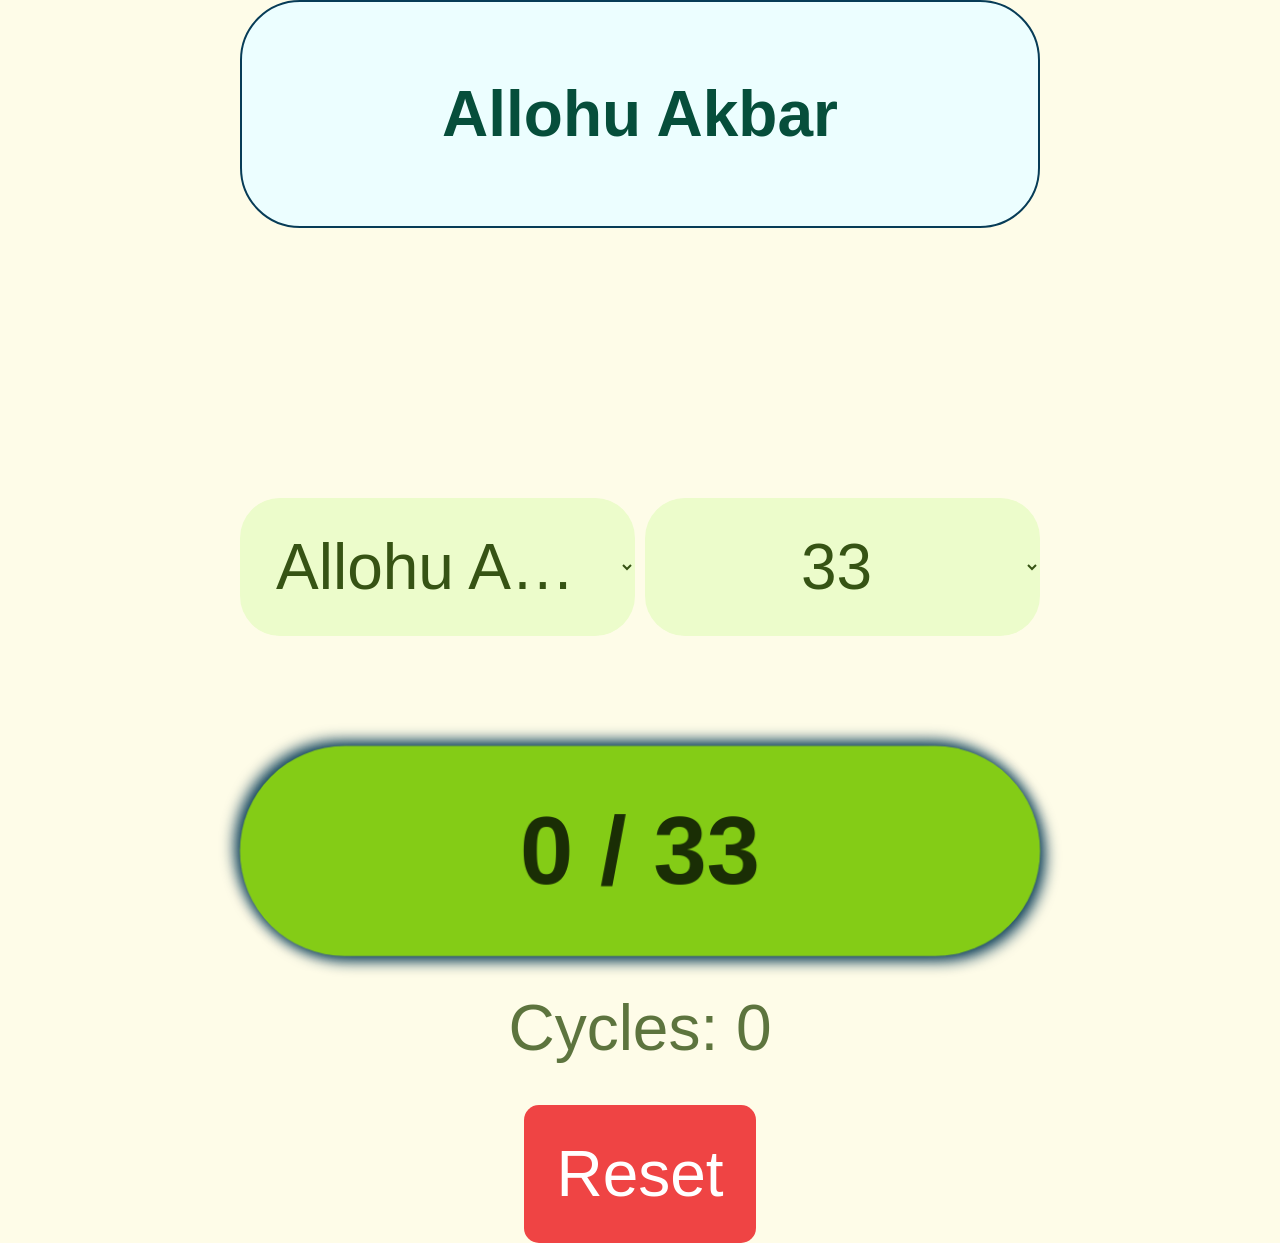
==== index.html @ 79e81e35 "Initial commit for Tasbeh 1.2" ====
<!DOCTYPE html>
<html lang="en">
<head>
  <meta charset="UTF-8">
  <meta name="viewport" content="width=device-width, initial-scale=0.45, maximum-scale=1.0, user-scalable=no">
  <link rel="icon" href="Tasbeh.ico">
  <link rel="manifest" href="manifest.json">
  <title>Tasbeh</title>
</head>
<body>
    
    <div class="container"> 
        <div id="zikrText"></div>
        <div class="row">
            <select id="zikrSelect"></select>

            <select id="limitSelect">
                <option value="11">11</option>
                <option value="33">33</option>
                <option value="99">99</option>
                <option value="1000">1000</option>
            </select>
        </div>

        <div id="counter" class="pulse" >
            0 / 33
        </div>

        <div class="cycles">
            Cycles: <span id="cycles">0</span>
        </div>

        <button id="reset">Reset</button>
    </div>

<style>
        /* Сброс */
    * {
        margin: 0;
        padding: 0;
        box-sizing: border-box;
        font-family: sans-serif;
        -webkit-tap-highlight-color: transparent;
    }

    /* Центрируем всё */
    body {
        display: flex;
        justify-content: center;
        align-items: center;
        height: 100vh;
        /* background:  #0ea5e9; синий*/
        background: #fefce8;
        color: #365314;
    }

    /* Контейнер */
    .container {
        width: 90%;
        max-width: 800px;
        text-align: center;
        display: flex;
        flex-direction: column;
        align-items: center;
        gap: 20px;
        margin: auto;
    }

    /* Выпадающие списки */
    select {
        max-width: 100%;
        white-space: nowrap;
        overflow: hidden;
        text-overflow: ellipsis;
        margin-bottom: 10px;
        border: none;
        font-size: 16px;
        background: #ecfccb;
        color: #365314;
        width: 100%;
        padding: 1.5em;       /* увеличен padding */
        font-size: 1.2em;     /* масштаб шрифта */
        border-radius: 40px;
        border: none;
        text-align: center;
    }

    #zikrText {
        width: 100%;
        padding: 1em;
        font-size: 1.2rem;
        line-height: 1.5;
        text-align: center;
        background: #ecfeff;
        color: #064e3b;
        border: 2px solid #073c57;
        border-radius: 60px;
        word-wrap: break-word;
        transition: opacity 0.3s ease, transform 0.3s ease;
    }

    .row {
        display: flex;
        gap: 10px; /* расстояние между ними */
    }

    .row select {
        flex: 1; /* оба занимают равную ширину */
    }

    /* Большая кнопка (счётчик) */
    #counter {
        margin-top: 20px;
        background: #84cc16;
        color: #1a2e05;
        box-shadow: 5px 5px 15px #073c57,
                -5px -5px 15px #073c57;
        cursor: pointer;
        transition: transform 0.15s ease;
        will-change: transform;
        width: 100%;
        padding: 3em 1em;      /* адаптивное увеличение */
        font-size: 2.5em;      /* крупный текст */
        border-radius: 25px;
        text-align: center;
        cursor: pointer;
        user-select: none;
        -webkit-user-select: none;
        outline: none;

        /* Основной вид */
        transition: transform 0.1s ease, box-shadow 0.1s ease;
    }

    /* эффект нажатия */
    #counter:active {
        transform: scale(0.98);
        box-shadow: inset 2px 2px 6px rgba(0,0,0,0.2);
    }

    #counter.pulse {
        animation: pulse 2s infinite;
    }

    @keyframes pulse {
        0% { transform: scale(1); }
        50% { transform: scale(1.02); }
        100% { transform: scale(1); }
    }

    /* Для фокуса (убираем синюю рамку полностью) */
    #counter:focus {
        outline: none;
    }

    /* Второй счётчик */
    .cycles {
        margin-top: 15px;
        font-size: 1.2em;
        opacity: 0.8;
    }

    div.cycles {
        margin-top: 15px;
    }

    /* Кнопка reset */
    button {
        margin-top: 20px;
        padding: 1.2em 2em;
        border: none;
        border-radius: 15px;
        background: #ef4444;
        color: white;
        font-size: 1.2em;
        cursor: pointer;
    }

    .fade-out {
        opacity: 0;
        transform: translateY(-5px);
    }

    .fade-in {
        opacity: 1;
        transform: translateY(0);
    }

    /* Универсальная адаптация под любой экран */
    @media (max-width: 1300px) {
        #counter {
            font-size: 6em;
            font-weight: bold;
            padding: 50px;
            border-radius: 105px;
        }

        #zikrText {
            margin-bottom: 250px;
            font-size: 4rem;
            line-height: 1.5;
            font-weight: bold;
        }

        .cycles {
            font-size: 4em;
        }

        .row {
            margin-bottom: 60px;
        }

        select, button {
            font-size: 4em;
            padding: 2rem;
            border: none;
        }
        select {
            display: inline-block;
            width: 50%;
        }
    }
    @media (min-width: 1500px) {
        #counter {
            width: 100%;
            height: 210px;
            padding: 1em 1em;
            font-size: 4.5em;
            border-radius: 105px;
        
        }
    }
</style>
<script >
  
    if ("serviceWorker" in navigator) {
      navigator.serviceWorker.register("sw.js");
    }

    let state = {
        count: 0,
        limit: 33,
        cycles: 0,
        index: 0
    };

    // === Загрузка состояния ===
    function loadState() {
        const saved = localStorage.getItem("tasbeh");
        if (saved) {
            state = JSON.parse(saved);
        }
    }

    // === Сохранение ===
    function saveState() {
        localStorage.setItem("tasbeh", JSON.stringify(state));
    }

    // === Звук перехода ===
    function playClick(frequency = 800, duration = 50) {
        const ctx = new (window.AudioContext || window.webkitAudioContext)();
        
        const oscillator = ctx.createOscillator();
        const gain = ctx.createGain();

        oscillator.connect(gain);
        gain.connect(ctx.destination);

        oscillator.frequency.value = frequency;
        oscillator.type = "sine";

        gain.gain.setValueAtTime(0.2, ctx.currentTime);
        gain.gain.exponentialRampToValueAtTime(0.001, ctx.currentTime + duration / 1000);

        oscillator.start();
        oscillator.stop(ctx.currentTime + duration / 1000);
    }

    // === UI ===
    const zikrSelect = document.getElementById("zikrSelect");
    const limitSelect = document.getElementById("limitSelect");
    const counter = document.getElementById("counter");
    const cyclesEl = document.getElementById("cycles");
    const zikrText = document.getElementById("zikrText");
    const zikrList = [
        { text: "Allohu Akbar" },
        { text: "Alhamdulillah" },
        { text: "Astag'firulloh" },
        { text: "SubhanAllah" },
        { text: "La ilaha illalloh" },
        { text: "Subhanallohi va bihamdihi subhanallohil aziym" },
        { text: "Astag'firullohil azim va atubu ilayh" },
        { text: "Allohumma solli a'la sayyidina Muhammad" },
        { text: "Solollohu alayka ya rasululloh" },
        { text: "Laa ilaha illallohu Muhammadur rasululloh" },
        { text: "Laa havla va laa quvvata illa billah" },
        { text: "1. Ya Alloh" },
        { text: "2. ar-Rohman" },
        { text: "3. ar-Rohiym" },
        { text: "4. al-Molik" },
        { text: "5. al-Quddus" },
        { text: "6. as-Salom" },
        { text: "7. al-Mu'min" },
        { text: "8. al-Muhaymin" },
        { text: "9. al-Aziyz" },
        { text: "10. al-Jabbor" },
        { text: "11. al-Mutakabbir" },
        { text: "12. al-Xoliq" },
        { text: "13. al-Bori'" },
        { text: "14. al-Musavvir" },
        { text: "15. al-G'affor" },
        { text: "16. al-Qahhor" },
        { text: "17. al-Vahhob" },
        { text: "18. ar-Razzoq" },
        { text: "19. al-Fattoh" },
        { text: "20. al-Aliym" },
        { text: "21. al-Qobiz" },
        { text: "22. al-Bosit" },
        { text: "23. al-Xofiz" },
        { text: "24. ar-Rofi'" },
        { text: "25. al-Mu'izz" },
        { text: "26. al-Muzill" },
        { text: "27. as-Samiy'" },
        { text: "28. al-Basiyr" },
        { text: "29. al-Hakam" },
        { text: "30. al-Adl" },
        { text: "31. al-Latiyf" },
        { text: "32. al-Xabiyr" },
        { text: "33. al-Haliym" },
        { text: "34. al-Aziym" },
        { text: "35. al-G'afur" },
        { text: "36. ash-Shakur" },
        { text: "37. al-Aliy" },
        { text: "38. al-Kabiyr" },
        { text: "39. al-Hafiyz" },
        { text: "40. al-Muqiyt" },
        { text: "41. al-Hasiyb" },
        { text: "42. al-Jaliyl" },
        { text: "43. al-Kariym" },
        { text: "44. al-Raqiyb" },
        { text: "45. al-Mujiyb" },
        { text: "46. al-Vosi'" },
        { text: "47. al-Hakyim" },
        { text: "48. al-Vadud" },
        { text: "49. al-Majiyd" },
        { text: "50. al-Bo'is" },
        { text: "51. ash-Shadiyd" },
        { text: "52. al-Haqq" },
        { text: "53. al-Vakiyl" },
        { text: "54. al-Qoviyy" },
        { text: "55. al-Matiyn" },
        { text: "56. al-Valiyy" },
        { text: "57. al-Hamiyd" },
        { text: "58. al-Muhsiy" },
        { text: "59. al-Mubdi'" },
        { text: "60. al-Mu'iyd" },
        { text: "61. al-Muhyi" },
        { text: "62. al-Mumiyt" },
        { text: "63. al-Hayy" },
        { text: "64. al-Qoyyum" },
        { text: "65. al-Vojid" },
        { text: "66. al-Mojid" },
        { text: "67. al-Vojid (al-Ahad)" },
        { text: "68. as-Somad" },
        { text: "69. al-Qodir" },
        { text: "70. al-Muqtadir" },
        { text: "71. al-Muqaddim" },
        { text: "72. al-Muaxxir" },
        { text: "73. al-Avval" },
        { text: "74. al-Oxir" },
        { text: "75. az-Zohir" },
        { text: "76. al-Botin" },
        { text: "77. al-Voliy" },
        { text: "78. al-Mutaoliy" },
        { text: "79. al-Barr" },
        { text: "80. at-Tavvob" },
        { text: "81. al-Muntaqim" },
        { text: "82. al-Afuvv" },
        { text: "83. ar-Ra'uf" },
        { text: "84. Molikul Mulk" },
        { text: "85. Zul Zaloli val Ikrom" },
        { text: "86. al-Muqsit" },
        { text: "87. al-Jome'" },
        { text: "88. al-G'aniyy" },
        { text: "89. al-Mug'niy" },
        { text: "90. al-Mone'" },
        { text: "91. Az-Zorr" },
        { text: "92. an-Nofi'" },
        { text: "93. an-Nur" },
        { text: "94. al-Hodiy" },
        { text: "95. al-Badiy'" },
        { text: "96. al-Boqiy" },
        { text: "97. al-Voris" },
        { text: "98. ar-Rashiyd" },
        { text: "99. as-Sabur" }
    ];

    // Заполняем список
    zikrList.forEach((z, i) => {
        const opt = document.createElement("option");
        opt.value = i;
        opt.textContent = z.text;
        zikrSelect.appendChild(opt);
    });

    // Обновление UI
    function updateUI() {
        zikrSelect.value = state.index;
        limitSelect.value = state.limit;
        counter.textContent = `${state.count} / ${state.limit}`;
        cyclesEl.textContent = state.cycles;
        zikrText.textContent = zikrList[state.index].full || zikrList[state.index].text;
        if (state.count === 0) {
                counter.classList.add("pulse");
            } else {
                counter.classList.remove("pulse");
            }
    }

    // Обновление анимации большого счётчика
    function updateZikrTextAnimated() {
        const el = document.getElementById("zikrText");

        // исчезает
        el.classList.add("fade-out");

        setTimeout(() => {
            // меняем текст
            el.textContent = zikrList[state.index].full || zikrList[state.index].text;

            // убираем fade-out, добавляем fade-in
            el.classList.remove("fade-out");
            el.classList.add("fade-in");

            setTimeout(() => {
                el.classList.remove("fade-in");
            }, 300);

        }, 300);
    }


    // === ЛОГИКА ===
    counter.addEventListener("click", () => {
        state.count++;

        if (state.count === 1) {
            counter.classList.remove("pulse");
        }

        if (state.count >= state.limit) {
            state.count = 0;
            state.cycles++;
            state.index = (state.index + 1) % zikrList.length;
            playClick(1000, 100);
            updateZikrTextAnimated();
            // Анимация возвращается в начале каждого цикла
            counter.classList.add("pulse");
        }

        updateUI();
        saveState();
    });

    // Смена zikr
    zikrSelect.addEventListener("change", (e) => {
        state.index = +e.target.value;
        saveState();
        updateUI();
    });

    // Смена лимита
    limitSelect.addEventListener("change", (e) => {
        state.limit = +e.target.value;
        saveState();
        updateUI();
    });

    // reset
    document.getElementById("reset").addEventListener("click", () => {
        state = { count: 0, limit: 33, cycles: 0, index: 0 };

        counter.classList.add("pulse"); // Возвращает анимацию

        saveState();
        updateUI();
    });

   
    
    // Запуск
    loadState();
    updateUI();
</script>
</body>
</html>
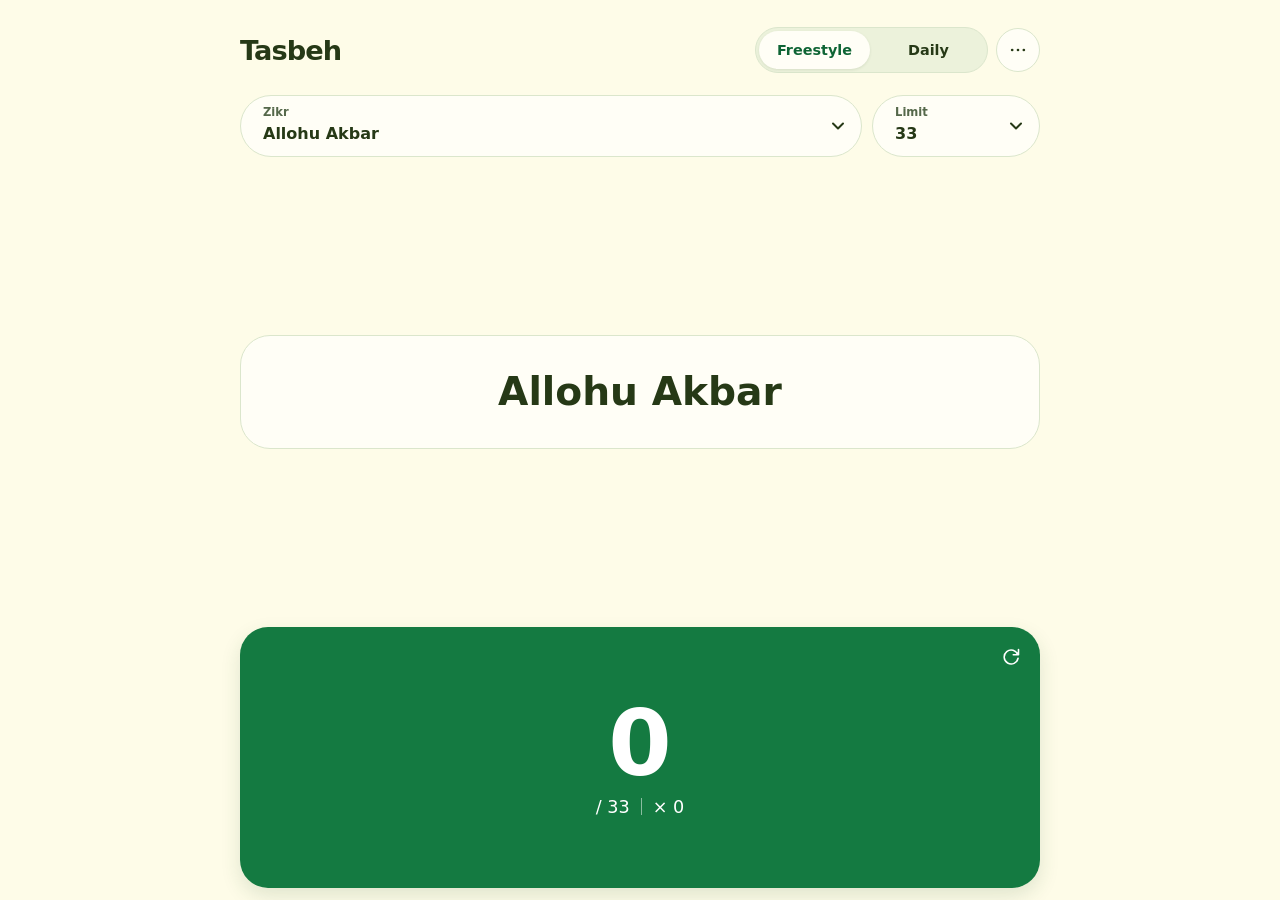
==== commit f9d42809: "Add Daily zikr, offline support, and a refreshed Tasbeh interface" ====
--- a/index.html
+++ b/index.html
@@ -2,496 +2,356 @@
 <html lang="en">
 <head>
   <meta charset="UTF-8">
-  <meta name="viewport" content="width=device-width, initial-scale=0.45, maximum-scale=1.0, user-scalable=no">
+  <meta name="viewport" content="width=device-width, initial-scale=1">
+  <meta name="theme-color" content="#4CAF50">
   <link rel="icon" href="Tasbeh.ico">
   <link rel="manifest" href="manifest.json">
+  <!-- The startup screen must paint while the stylesheet and scripts are still downloading. -->
+  <style>
+    #startupLoader { display: none; }
+    .app-loading { background: #fefce8; }
+    .app-loading[data-theme="dark"] { background: #15231a; }
+    .app-loading body > :not(#startupLoader) { visibility: hidden; }
+    .app-loading #startupLoader {
+      --loader-accent: #147a41;
+      --loader-shine: #fffef6;
+      --loader-delay: 450ms;
+      position: fixed;
+      inset: 0;
+      display: grid;
+      place-content: center;
+      justify-items: center;
+      gap: 9px;
+      color: var(--loader-accent);
+      font: 750 2rem/1.1 system-ui, sans-serif;
+      letter-spacing: -.035em;
+      visibility: hidden;
+      animation: startup-reveal 0s var(--loader-delay) forwards;
+    }
+    .app-loading[data-theme="dark"] #startupLoader {
+      --loader-accent: #a9e5b6;
+      --loader-shine: #e6f0df;
+    }
+    #startupLoader span {
+      background: linear-gradient(110deg, var(--loader-accent) 32%, var(--loader-shine) 48%, var(--loader-accent) 64%) 100% / 250% 100%;
+      background-clip: text;
+      -webkit-text-fill-color: transparent;
+      animation: startup-shimmer 2.2s var(--loader-delay) ease-in-out infinite;
+    }
+    #startupLoader::after {
+      content: "";
+      width: 25px;
+      height: 4px;
+      border-radius: 999px;
+      background: currentColor;
+      animation: startup-breathe 2.2s var(--loader-delay) ease-in-out infinite;
+    }
+    @keyframes startup-reveal { to { visibility: visible; } }
+    @keyframes startup-shimmer {
+      0%, 15% { background-position: 100% 50%; }
+      75%, 100% { background-position: 0% 50%; }
+    }
+    @keyframes startup-breathe {
+      0%, 100% { transform: scaleX(.7); opacity: .55; }
+      50% { transform: scaleX(1.5); opacity: 1; }
+    }
+    @media (prefers-reduced-motion: reduce) {
+      #startupLoader span, #startupLoader::after { animation: none; }
+    }
+  </style>
+  <script>
+    (() => {
+      const root = document.documentElement;
+      root.classList.add("app-loading");
+      try {
+        if (JSON.parse(localStorage.getItem("tasbeh.prefs"))?.theme === "dark") {
+          root.dataset.theme = "dark";
+        }
+      } catch {
+        // The default light palette also works without access to preferences.
+      }
+
+      let stylesReady = false;
+      let scriptsReady = false;
+
+      function finishStartup() {
+        if (!stylesReady || !scriptsReady) return;
+        root.classList.remove("app-loading");
+        document.dispatchEvent(new Event("tasbeh:ready"));
+      }
+
+      function onStylesSettled(event) {
+        if (event.target.id !== "appStyles") return;
+        document.removeEventListener("load", onStylesSettled, true);
+        document.removeEventListener("error", onStylesSettled, true);
+        event.target.media = "all";
+        stylesReady = true;
+        finishStartup();
+      }
+
+      document.addEventListener("load", onStylesSettled, true);
+      document.addEventListener("error", onStylesSettled, true);
+      document.addEventListener("DOMContentLoaded", () => {
+        scriptsReady = true;
+        finishStartup();
+      }, { once: true });
+    })();
+  </script>
+  <link id="appStyles" rel="stylesheet" href="style.css" media="print">
+  <noscript><link rel="stylesheet" href="style.css"></noscript>
+  <script src="zikr.js" defer></script>
+  <script src="translations.js" defer></script>
+  <script src="main.js" defer></script>
   <title>Tasbeh</title>
 </head>
 <body>
-    
-    <div class="container"> 
-        <div id="zikrText"></div>
-        <div class="row">
-            <select id="zikrSelect"></select>
-
-            <select id="limitSelect">
-                <option value="11">11</option>
-                <option value="33">33</option>
-                <option value="99">99</option>
-                <option value="1000">1000</option>
-            </select>
+  <div id="startupLoader" role="status"><span>Tasbeh</span></div>
+  <main class="app">
+    <header class="app-header">
+      <h1>Tasbeh</h1>
+      <div class="header-actions">
+        <div class="mode-switch segmented" role="group" aria-label="Counting mode" data-i18n-label="countingMode">
+          <button id="freestyleMode" type="button" aria-pressed="true" data-i18n="freestyle">Freestyle</button>
+          <button id="dailyMode" type="button" aria-pressed="false" data-i18n="daily">Daily</button>
         </div>
-
-        <div id="counter" class="pulse" >
-            0 / 33
+        <details id="optionsMenu">
+          <summary id="optionsToggle" aria-label="Options" title="Options" data-i18n-label="options">
+            <svg viewBox="0 0 24 24" fill="currentColor" aria-hidden="true">
+              <circle cx="5" cy="12" r="1.6"/>
+              <circle cx="12" cy="12" r="1.6"/>
+              <circle cx="19" cy="12" r="1.6"/>
+            </svg>
+          </summary>
+          <div class="options-panel">
+            <div class="options-quick">
+              <button id="themeToggle" type="button" aria-label="Switch to dark mode" title="Switch to dark mode">
+                <svg class="theme-moon" viewBox="0 0 24 24" fill="none" stroke="currentColor"
+                     stroke-width="1.8" stroke-linecap="round" stroke-linejoin="round" aria-hidden="true">
+                  <path d="M20.5 14.3A8.8 8.8 0 0 1 9.7 3.5 8.8 8.8 0 1 0 20.5 14.3Z"/>
+                </svg>
+                <svg class="theme-sun" viewBox="0 0 24 24" fill="none" stroke="currentColor"
+                     stroke-width="1.8" stroke-linecap="round" aria-hidden="true">
+                  <circle cx="12" cy="12" r="4"/>
+                  <path d="M12 2v2m0 16v2M2 12h2m16 0h2M5 5l1.5 1.5m11 11L19 19M5 19l1.5-1.5m11-11L19 5"/>
+                </svg>
+              </button>
+              <button id="resetCycles" type="button" data-i18n="resetCycles">Reset cycles</button>
+            </div>
+            <button class="options-link" type="button" data-open-page="guidePage" aria-haspopup="dialog">
+              <span aria-hidden="true">?</span><span data-i18n="guide">Guide</span>
+            </button>
+            <button class="options-link" type="button" data-open-page="aboutPage" aria-haspopup="dialog">
+              <span aria-hidden="true">i</span><span data-i18n="about">About</span>
+            </button>
+            <div class="options-language">
+              <div class="language-switch segmented" role="group" aria-label="Language" data-i18n-label="language">
+                <button type="button" lang="uz" aria-label="O‘zbekcha" aria-pressed="false" data-language="uz">UZ</button>
+                <button type="button" lang="ru" aria-label="Русский" aria-pressed="false" data-language="ru">RU</button>
+                <button type="button" lang="en" aria-label="English" aria-pressed="true" data-language="en">EN</button>
+              </div>
+            </div>
+          </div>
+        </details>
+      </div>
+    </header>
+
+    <div class="controls" id="freestyleControls">
+      <label class="select-field">
+        <span data-i18n="zikr">Zikr</span>
+        <select id="zikrSelect">
+          <button type="button"><selectedcontent></selectedcontent></button>
+        </select>
+      </label>
+      <label class="select-field">
+        <span data-i18n="limit">Limit</span>
+        <select id="limitSelect">
+          <button type="button"><selectedcontent></selectedcontent></button>
+          <option value="11">11</option>
+          <option value="33">33</option>
+          <option value="99">99</option>
+          <option value="1000">1000</option>
+        </select>
+      </label>
+    </div>
+    <button class="daily-open" id="openDaily" type="button" aria-haspopup="dialog" hidden>
+      <span data-i18n="dailyZikr">Daily zikr</span>
+      <span id="dailyPreview"></span>
+    </button>
+
+    <section class="zikr-display" aria-label="Current zikr" data-i18n-label="currentZikr">
+      <p id="zikrText" aria-live="polite"></p>
+    </section>
+
+    <div class="counter-panel">
+      <button id="counter" type="button" aria-label="Count">
+        <span id="count">0</span>
+        <span class="counter-meta" aria-hidden="true">
+          <span id="counterLimit">/ 33</span>
+          <span class="counter-divider"></span>
+          <span id="cycles">× 0</span>
+        </span>
+      </button>
+      <button id="reset" type="button" aria-label="Reset current count" title="Reset current count" data-i18n-label="resetCount">
+        <svg viewBox="0 0 24 24" fill="none" stroke="currentColor" stroke-width="1.8"
+             stroke-linecap="round" stroke-linejoin="round" aria-hidden="true">
+          <path d="M20 4v6h-6M19.2 10a8 8 0 1 0 .3 4"/>
+        </svg>
+      </button>
+    </div>
+  </main>
+
+  <dialog id="dailyMenu" aria-labelledby="dailyTitle">
+    <div class="dialog-header">
+      <h2 id="dailyTitle" data-i18n="dailyZikr">Daily zikr</h2>
+      <form method="dialog">
+        <button class="close-menu" type="submit" aria-label="Close daily menu" data-i18n-label="closeDaily" autofocus>
+          <svg viewBox="0 0 24 24" fill="none" stroke="currentColor" stroke-width="1.8"
+               stroke-linecap="round" aria-hidden="true">
+            <path d="m6 6 12 12M18 6 6 18"/>
+          </svg>
+        </button>
+      </form>
+    </div>
+    <div class="daily-stats" aria-label="Daily statistics" data-i18n-label="statistics">
+      <div class="stat today">
+        <span class="stat-label">
+          <svg viewBox="0 0 24 24" fill="none" stroke="currentColor" stroke-width="1.8"
+               stroke-linecap="round" stroke-linejoin="round" aria-hidden="true">
+            <rect x="4" y="6" width="16" height="15" rx="2"/>
+            <path d="M8 3v5m8-5v5M4 11h16"/>
+          </svg>
+          <span data-i18n="today">Today</span>
+        </span>
+        <strong id="dailyToday">0 / 5</strong>
+      </div>
+      <div class="stat total">
+        <span class="stat-label">
+          <svg viewBox="0 0 24 24" fill="none" stroke="currentColor" stroke-width="1.8"
+               stroke-linecap="round" stroke-linejoin="round" aria-hidden="true">
+            <path d="M7 4h10v7a5 5 0 0 1-10 0V4Zm0 2H3v2a4 4 0 0 0 4 4m10-6h4v2a4 4 0 0 1-4 4m-5 4v4m-4 0h8"/>
+          </svg>
+          <span data-i18n="total">Total</span>
+        </span>
+        <strong id="dailyTotal">0</strong>
+      </div>
+    </div>
+    <ol class="daily-list" id="dailyList" aria-label="Today's zikr" data-i18n-label="todayZikr"></ol>
+  </dialog>
+
+  <dialog class="info-page" id="guidePage" aria-labelledby="guideTitle">
+    <div class="info-shell">
+      <header class="info-header">
+        <form method="dialog">
+          <button class="back-button" type="submit" autofocus>
+            <svg viewBox="0 0 24 24" fill="none" stroke="currentColor" stroke-width="1.8"
+                 stroke-linecap="round" stroke-linejoin="round" aria-hidden="true">
+              <path d="m10 6-6 6 6 6M4 12h16"/>
+            </svg>
+            <span data-i18n="back">Back</span>
+          </button>
+        </form>
+        <h2 id="guideTitle" data-i18n="guide">Guide</h2>
+      </header>
+      <div class="info-content">
+        <section class="info-hero">
+          <p class="eyebrow">Tasbeh</p>
+          <h3 data-i18n="guideHeadline"></h3>
+          <p data-i18n="guideIntro"></p>
+        </section>
+        <div class="guide-grid">
+          <section class="info-card">
+            <h3><span class="guide-icon" aria-hidden="true">↻</span><span data-i18n="freestyle">Freestyle</span></h3>
+            <ol class="guide-steps">
+              <li data-i18n="freeStep1"></li>
+              <li data-i18n="freeStep2"></li>
+              <li data-i18n="freeStep3" data-menu-example></li>
+            </ol>
+            <button class="guide-demo" id="guideDemo" type="button">
+              <strong id="guideDemoCount">0</strong>
+              <span>/ 5</span>
+              <span data-i18n="tryDemo"></span>
+            </button>
+          </section>
+          <section class="info-card">
+            <h3><span class="guide-icon" aria-hidden="true">✓</span><span data-i18n="daily">Daily</span></h3>
+            <ol class="guide-steps">
+              <li data-i18n="dailyStep1"></li>
+              <li data-i18n="dailyStep2"></li>
+            </ol>
+            <div class="daily-stats guide-stats" aria-hidden="true">
+              <div class="stat today"><span data-i18n="today">Today</span><strong>3 / 5</strong></div>
+              <div class="stat total"><span data-i18n="total">Total</span><strong>12</strong></div>
+            </div>
+            <p class="guide-note" data-i18n="statsNote"></p>
+          </section>
         </div>
-
-        <div class="cycles">
-            Cycles: <span id="cycles">0</span>
+        <section class="info-card guide-extra">
+          <h3 data-i18n="goodToKnow"></h3>
+          <p data-i18n="savedNote"></p>
+          <p data-i18n="settingsNote" data-menu-example></p>
+        </section>
+      </div>
+    </div>
+  </dialog>
+
+  <dialog class="info-page" id="aboutPage" aria-labelledby="aboutTitle">
+    <div class="info-shell">
+      <header class="info-header">
+        <form method="dialog">
+          <button class="back-button" type="submit" autofocus>
+            <svg viewBox="0 0 24 24" fill="none" stroke="currentColor" stroke-width="1.8"
+                 stroke-linecap="round" stroke-linejoin="round" aria-hidden="true">
+              <path d="m10 6-6 6 6 6M4 12h16"/>
+            </svg>
+            <span data-i18n="back">Back</span>
+          </button>
+        </form>
+        <h2 id="aboutTitle" data-i18n="about">About</h2>
+      </header>
+      <div class="info-content">
+        <section class="info-hero about-hero">
+          <img src="Tasbeh-192.png" width="64" height="64" alt="">
+          <div>
+            <p class="eyebrow" data-i18n="createdDate"></p>
+            <h3>Tasbeh</h3>
+          </div>
+          <div class="about-story">
+            <p data-i18n="aboutWelcome"></p>
+            <p data-i18n="aboutOrigin"></p>
+            <p data-i18n="aboutAdFree"></p>
+            <p data-i18n="aboutWish"></p>
+          </div>
+        </section>
+        <section class="info-card">
+          <h3 data-i18n="feedbackTitle"></h3>
+          <p data-i18n="feedbackBody"></p>
+          <a class="contact-link" href="https://t.me/biioiiddin" target="_blank" rel="noopener noreferrer" data-i18n="contact"></a>
+        </section>
+        <section class="info-card">
+          <h3 data-i18n="aboutLinks"></h3>
+          <div class="about-links">
+            <a class="contact-link" href="https://countert.netlify.app/" target="_blank" rel="noopener noreferrer" data-i18n="firstVersion"></a>
+            <a class="contact-link" href="https://tbiloliddin.uz/" target="_blank" rel="noopener noreferrer" data-i18n="personalSite"></a>
+          </div>
+        </section>
+      </div>
+      <footer class="about-footer">
+        <div class="creator-signature">
+          <span data-i18n="createdWith"></span>
+          <span class="creator-heart" aria-label="love" data-i18n-label="love">♥</span>
+          <span data-i18n="createdBy"></span>
+          <a href="https://t.me/biioiiddin" target="_blank" rel="noopener noreferrer" class="creator-name">Biloliddin</a>
         </div>
-
-        <button id="reset">Reset</button>
-    </div>
-
-<style>
-        /* Сброс */
-    * {
-        margin: 0;
-        padding: 0;
-        box-sizing: border-box;
-        font-family: sans-serif;
-        -webkit-tap-highlight-color: transparent;
-    }
-
-    /* Центрируем всё */
-    body {
-        display: flex;
-        justify-content: center;
-        align-items: center;
-        height: 100vh;
-        /* background:  #0ea5e9; синий*/
-        background: #fefce8;
-        color: #365314;
-    }
-
-    /* Контейнер */
-    .container {
-        width: 90%;
-        max-width: 800px;
-        text-align: center;
-        display: flex;
-        flex-direction: column;
-        align-items: center;
-        gap: 20px;
-        margin: auto;
-    }
-
-    /* Выпадающие списки */
-    select {
-        max-width: 100%;
-        white-space: nowrap;
-        overflow: hidden;
-        text-overflow: ellipsis;
-        margin-bottom: 10px;
-        border: none;
-        font-size: 16px;
-        background: #ecfccb;
-        color: #365314;
-        width: 100%;
-        padding: 1.5em;       /* увеличен padding */
-        font-size: 1.2em;     /* масштаб шрифта */
-        border-radius: 40px;
-        border: none;
-        text-align: center;
-    }
-
-    #zikrText {
-        width: 100%;
-        padding: 1em;
-        font-size: 1.2rem;
-        line-height: 1.5;
-        text-align: center;
-        background: #ecfeff;
-        color: #064e3b;
-        border: 2px solid #073c57;
-        border-radius: 60px;
-        word-wrap: break-word;
-        transition: opacity 0.3s ease, transform 0.3s ease;
-    }
-
-    .row {
-        display: flex;
-        gap: 10px; /* расстояние между ними */
-    }
-
-    .row select {
-        flex: 1; /* оба занимают равную ширину */
-    }
-
-    /* Большая кнопка (счётчик) */
-    #counter {
-        margin-top: 20px;
-        background: #84cc16;
-        color: #1a2e05;
-        box-shadow: 5px 5px 15px #073c57,
-                -5px -5px 15px #073c57;
-        cursor: pointer;
-        transition: transform 0.15s ease;
-        will-change: transform;
-        width: 100%;
-        padding: 3em 1em;      /* адаптивное увеличение */
-        font-size: 2.5em;      /* крупный текст */
-        border-radius: 25px;
-        text-align: center;
-        cursor: pointer;
-        user-select: none;
-        -webkit-user-select: none;
-        outline: none;
-
-        /* Основной вид */
-        transition: transform 0.1s ease, box-shadow 0.1s ease;
-    }
-
-    /* эффект нажатия */
-    #counter:active {
-        transform: scale(0.98);
-        box-shadow: inset 2px 2px 6px rgba(0,0,0,0.2);
-    }
-
-    #counter.pulse {
-        animation: pulse 2s infinite;
-    }
-
-    @keyframes pulse {
-        0% { transform: scale(1); }
-        50% { transform: scale(1.02); }
-        100% { transform: scale(1); }
-    }
-
-    /* Для фокуса (убираем синюю рамку полностью) */
-    #counter:focus {
-        outline: none;
-    }
-
-    /* Второй счётчик */
-    .cycles {
-        margin-top: 15px;
-        font-size: 1.2em;
-        opacity: 0.8;
-    }
-
-    div.cycles {
-        margin-top: 15px;
-    }
-
-    /* Кнопка reset */
-    button {
-        margin-top: 20px;
-        padding: 1.2em 2em;
-        border: none;
-        border-radius: 15px;
-        background: #ef4444;
-        color: white;
-        font-size: 1.2em;
-        cursor: pointer;
-    }
-
-    .fade-out {
-        opacity: 0;
-        transform: translateY(-5px);
-    }
-
-    .fade-in {
-        opacity: 1;
-        transform: translateY(0);
-    }
-
-    /* Универсальная адаптация под любой экран */
-    @media (max-width: 1300px) {
-        #counter {
-            font-size: 6em;
-            font-weight: bold;
-            padding: 50px;
-            border-radius: 105px;
-        }
-
-        #zikrText {
-            margin-bottom: 250px;
-            font-size: 4rem;
-            line-height: 1.5;
-            font-weight: bold;
-        }
-
-        .cycles {
-            font-size: 4em;
-        }
-
-        .row {
-            margin-bottom: 60px;
-        }
-
-        select, button {
-            font-size: 4em;
-            padding: 2rem;
-            border: none;
-        }
-        select {
-            display: inline-block;
-            width: 50%;
-        }
-    }
-    @media (min-width: 1500px) {
-        #counter {
-            width: 100%;
-            height: 210px;
-            padding: 1em 1em;
-            font-size: 4.5em;
-            border-radius: 105px;
-        
-        }
-    }
-</style>
-<script >
-  
-    if ("serviceWorker" in navigator) {
-      navigator.serviceWorker.register("sw.js");
-    }
-
-    let state = {
-        count: 0,
-        limit: 33,
-        cycles: 0,
-        index: 0
-    };
-
-    // === Загрузка состояния ===
-    function loadState() {
-        const saved = localStorage.getItem("tasbeh");
-        if (saved) {
-            state = JSON.parse(saved);
-        }
-    }
-
-    // === Сохранение ===
-    function saveState() {
-        localStorage.setItem("tasbeh", JSON.stringify(state));
-    }
-
-    // === Звук перехода ===
-    function playClick(frequency = 800, duration = 50) {
-        const ctx = new (window.AudioContext || window.webkitAudioContext)();
-        
-        const oscillator = ctx.createOscillator();
-        const gain = ctx.createGain();
-
-        oscillator.connect(gain);
-        gain.connect(ctx.destination);
-
-        oscillator.frequency.value = frequency;
-        oscillator.type = "sine";
-
-        gain.gain.setValueAtTime(0.2, ctx.currentTime);
-        gain.gain.exponentialRampToValueAtTime(0.001, ctx.currentTime + duration / 1000);
-
-        oscillator.start();
-        oscillator.stop(ctx.currentTime + duration / 1000);
-    }
-
-    // === UI ===
-    const zikrSelect = document.getElementById("zikrSelect");
-    const limitSelect = document.getElementById("limitSelect");
-    const counter = document.getElementById("counter");
-    const cyclesEl = document.getElementById("cycles");
-    const zikrText = document.getElementById("zikrText");
-    const zikrList = [
-        { text: "Allohu Akbar" },
-        { text: "Alhamdulillah" },
-        { text: "Astag'firulloh" },
-        { text: "SubhanAllah" },
-        { text: "La ilaha illalloh" },
-        { text: "Subhanallohi va bihamdihi subhanallohil aziym" },
-        { text: "Astag'firullohil azim va atubu ilayh" },
-        { text: "Allohumma solli a'la sayyidina Muhammad" },
-        { text: "Solollohu alayka ya rasululloh" },
-        { text: "Laa ilaha illallohu Muhammadur rasululloh" },
-        { text: "Laa havla va laa quvvata illa billah" },
-        { text: "1. Ya Alloh" },
-        { text: "2. ar-Rohman" },
-        { text: "3. ar-Rohiym" },
-        { text: "4. al-Molik" },
-        { text: "5. al-Quddus" },
-        { text: "6. as-Salom" },
-        { text: "7. al-Mu'min" },
-        { text: "8. al-Muhaymin" },
-        { text: "9. al-Aziyz" },
-        { text: "10. al-Jabbor" },
-        { text: "11. al-Mutakabbir" },
-        { text: "12. al-Xoliq" },
-        { text: "13. al-Bori'" },
-        { text: "14. al-Musavvir" },
-        { text: "15. al-G'affor" },
-        { text: "16. al-Qahhor" },
-        { text: "17. al-Vahhob" },
-        { text: "18. ar-Razzoq" },
-        { text: "19. al-Fattoh" },
-        { text: "20. al-Aliym" },
-        { text: "21. al-Qobiz" },
-        { text: "22. al-Bosit" },
-        { text: "23. al-Xofiz" },
-        { text: "24. ar-Rofi'" },
-        { text: "25. al-Mu'izz" },
-        { text: "26. al-Muzill" },
-        { text: "27. as-Samiy'" },
-        { text: "28. al-Basiyr" },
-        { text: "29. al-Hakam" },
-        { text: "30. al-Adl" },
-        { text: "31. al-Latiyf" },
-        { text: "32. al-Xabiyr" },
-        { text: "33. al-Haliym" },
-        { text: "34. al-Aziym" },
-        { text: "35. al-G'afur" },
-        { text: "36. ash-Shakur" },
-        { text: "37. al-Aliy" },
-        { text: "38. al-Kabiyr" },
-        { text: "39. al-Hafiyz" },
-        { text: "40. al-Muqiyt" },
-        { text: "41. al-Hasiyb" },
-        { text: "42. al-Jaliyl" },
-        { text: "43. al-Kariym" },
-        { text: "44. al-Raqiyb" },
-        { text: "45. al-Mujiyb" },
-        { text: "46. al-Vosi'" },
-        { text: "47. al-Hakyim" },
-        { text: "48. al-Vadud" },
-        { text: "49. al-Majiyd" },
-        { text: "50. al-Bo'is" },
-        { text: "51. ash-Shadiyd" },
-        { text: "52. al-Haqq" },
-        { text: "53. al-Vakiyl" },
-        { text: "54. al-Qoviyy" },
-        { text: "55. al-Matiyn" },
-        { text: "56. al-Valiyy" },
-        { text: "57. al-Hamiyd" },
-        { text: "58. al-Muhsiy" },
-        { text: "59. al-Mubdi'" },
-        { text: "60. al-Mu'iyd" },
-        { text: "61. al-Muhyi" },
-        { text: "62. al-Mumiyt" },
-        { text: "63. al-Hayy" },
-        { text: "64. al-Qoyyum" },
-        { text: "65. al-Vojid" },
-        { text: "66. al-Mojid" },
-        { text: "67. al-Vojid (al-Ahad)" },
-        { text: "68. as-Somad" },
-        { text: "69. al-Qodir" },
-        { text: "70. al-Muqtadir" },
-        { text: "71. al-Muqaddim" },
-        { text: "72. al-Muaxxir" },
-        { text: "73. al-Avval" },
-        { text: "74. al-Oxir" },
-        { text: "75. az-Zohir" },
-        { text: "76. al-Botin" },
-        { text: "77. al-Voliy" },
-        { text: "78. al-Mutaoliy" },
-        { text: "79. al-Barr" },
-        { text: "80. at-Tavvob" },
-        { text: "81. al-Muntaqim" },
-        { text: "82. al-Afuvv" },
-        { text: "83. ar-Ra'uf" },
-        { text: "84. Molikul Mulk" },
-        { text: "85. Zul Zaloli val Ikrom" },
-        { text: "86. al-Muqsit" },
-        { text: "87. al-Jome'" },
-        { text: "88. al-G'aniyy" },
-        { text: "89. al-Mug'niy" },
-        { text: "90. al-Mone'" },
-        { text: "91. Az-Zorr" },
-        { text: "92. an-Nofi'" },
-        { text: "93. an-Nur" },
-        { text: "94. al-Hodiy" },
-        { text: "95. al-Badiy'" },
-        { text: "96. al-Boqiy" },
-        { text: "97. al-Voris" },
-        { text: "98. ar-Rashiyd" },
-        { text: "99. as-Sabur" }
-    ];
-
-    // Заполняем список
-    zikrList.forEach((z, i) => {
-        const opt = document.createElement("option");
-        opt.value = i;
-        opt.textContent = z.text;
-        zikrSelect.appendChild(opt);
-    });
-
-    // Обновление UI
-    function updateUI() {
-        zikrSelect.value = state.index;
-        limitSelect.value = state.limit;
-        counter.textContent = `${state.count} / ${state.limit}`;
-        cyclesEl.textContent = state.cycles;
-        zikrText.textContent = zikrList[state.index].full || zikrList[state.index].text;
-        if (state.count === 0) {
-                counter.classList.add("pulse");
-            } else {
-                counter.classList.remove("pulse");
-            }
-    }
-
-    // Обновление анимации большого счётчика
-    function updateZikrTextAnimated() {
-        const el = document.getElementById("zikrText");
-
-        // исчезает
-        el.classList.add("fade-out");
-
-        setTimeout(() => {
-            // меняем текст
-            el.textContent = zikrList[state.index].full || zikrList[state.index].text;
-
-            // убираем fade-out, добавляем fade-in
-            el.classList.remove("fade-out");
-            el.classList.add("fade-in");
-
-            setTimeout(() => {
-                el.classList.remove("fade-in");
-            }, 300);
-
-        }, 300);
-    }
-
-
-    // === ЛОГИКА ===
-    counter.addEventListener("click", () => {
-        state.count++;
-
-        if (state.count === 1) {
-            counter.classList.remove("pulse");
-        }
-
-        if (state.count >= state.limit) {
-            state.count = 0;
-            state.cycles++;
-            state.index = (state.index + 1) % zikrList.length;
-            playClick(1000, 100);
-            updateZikrTextAnimated();
-            // Анимация возвращается в начале каждого цикла
-            counter.classList.add("pulse");
-        }
-
-        updateUI();
-        saveState();
-    });
-
-    // Смена zikr
-    zikrSelect.addEventListener("change", (e) => {
-        state.index = +e.target.value;
-        saveState();
-        updateUI();
-    });
-
-    // Смена лимита
-    limitSelect.addEventListener("change", (e) => {
-        state.limit = +e.target.value;
-        saveState();
-        updateUI();
-    });
-
-    // reset
-    document.getElementById("reset").addEventListener("click", () => {
-        state = { count: 0, limit: 33, cycles: 0, index: 0 };
-
-        counter.classList.add("pulse"); // Возвращает анимацию
-
-        saveState();
-        updateUI();
-    });
-
-   
-    
-    // Запуск
-    loadState();
-    updateUI();
-</script>
+      </footer>
+    </div>
+  </dialog>
+
+  <div class="greeting-region" role="status" aria-atomic="true">
+    <p class="greeting session-welcome" id="sessionWelcome" lang="uz" hidden>Bismillahir rohmanir rohiym!</p>
+    <p class="greeting" id="greeting" hidden></p>
+  </div>
+
+  <audio id="freestyleSound" src="freestyle-chime.wav" preload="auto"></audio>
+  <audio id="dailySound" src="daily-chime.wav" preload="auto"></audio>
 </body>
-</html>+</html>
--- a/style.css
+++ b/style.css
@@ -0,0 +1,964 @@
+:root {
+  color-scheme: light;
+  font-family: system-ui, sans-serif;
+  color: var(--ink);
+  background: var(--background);
+  --background: #fefce8;
+  --ink: #263916;
+  --muted: #55684a;
+  --line: #dbe6cc;
+  --paper: #fffef6;
+  --green: #147a41;
+  --green-dark: #0e6434;
+  --accent: #0e6434;
+  --focus: #277a46;
+  --switch-background: #ecf2db;
+  --surface-hover: #edf2e4;
+  --selected: #e2efdb;
+  --dialog: #f8f9ef;
+  --backdrop: #1c2b1b66;
+  --today-background: #eaf3fc;
+  --today-ink: #234f80;
+  --total-background: #fff2ce;
+  --total-ink: #744d09;
+  --row: #f5f7ed;
+  --active-row: #edf7e7;
+  --active-line: #89b98b;
+  --check-line: #6b7c60;
+}
+
+:root[data-theme="dark"] {
+  color-scheme: dark;
+  --background: #15231a;
+  --ink: #e6f0df;
+  --muted: #b8c8b2;
+  --line: #435745;
+  --paper: #23352a;
+  --green: #1b7645;
+  --green-dark: #195e39;
+  --accent: #a9e5b6;
+  --focus: #9fdaaa;
+  --switch-background: #304336;
+  --surface-hover: #35493a;
+  --selected: #39533e;
+  --dialog: #1c2d23;
+  --backdrop: #080e0bb0;
+  --today-background: #203849;
+  --today-ink: #beddfa;
+  --total-background: #413421;
+  --total-ink: #f4d99b;
+  --row: #283b2e;
+  --active-row: #324c36;
+  --active-line: #709b73;
+  --check-line: #a6b7a1;
+}
+
+* { box-sizing: border-box; }
+[hidden] { display: none !important; }
+
+body { margin: 0; }
+
+button, select {
+  color: inherit;
+  font: inherit;
+}
+
+button, select, summary {
+  touch-action: manipulation;
+  -webkit-tap-highlight-color: transparent;
+}
+button { cursor: pointer; }
+button:disabled { cursor: default; }
+
+:focus-visible {
+  outline: 3px solid var(--focus);
+  outline-offset: 3px;
+}
+
+.app {
+  width: min(calc(100% - 24px), 800px);
+  min-height: 100vh;
+  min-height: 100dvh;
+  margin-inline: auto;
+  padding: clamp(12px, 3vh, 32px) 0 max(12px, env(safe-area-inset-bottom));
+  display: flex;
+  flex-direction: column;
+  gap: clamp(10px, 2.5vh, 22px);
+}
+
+.app-header {
+  display: flex;
+  flex-wrap: wrap;
+  align-items: center;
+  justify-content: space-between;
+  gap: 10px;
+}
+
+h1 {
+  margin: 0;
+  font-size: clamp(1.3rem, 4vw, 1.7rem);
+  letter-spacing: -.035em;
+}
+
+.header-actions {
+  display: flex;
+  align-items: center;
+  gap: 8px;
+  margin-inline-start: auto;
+}
+
+.segmented {
+  --segments: 2;
+  --active-segment: 0;
+  --switch-inset: 3px;
+  --switch-gap: 3px;
+  --segment-width: calc((100% - 2 * var(--switch-inset) - (var(--segments) - 1) * var(--switch-gap)) / var(--segments));
+  display: grid;
+  grid-template-columns: repeat(var(--segments), 1fr);
+  position: relative;
+  isolation: isolate;
+  gap: var(--switch-gap);
+  padding: var(--switch-inset);
+  border: 1px solid var(--line);
+  border-radius: 999px;
+  background: var(--switch-background);
+}
+
+.segmented::before {
+  content: "";
+  position: absolute;
+  z-index: -1;
+  inset-block: var(--switch-inset);
+  inset-inline-start: calc(var(--switch-inset) + var(--active-segment) * (var(--segment-width) + var(--switch-gap)));
+  inline-size: var(--segment-width);
+  border-radius: inherit;
+  background: var(--paper);
+  box-shadow: 0 1px 3px #203c151a;
+  transition: inset-inline-start .24s ease-in-out;
+}
+
+.mode-switch:has(#dailyMode[aria-pressed="true"]) {
+  --active-segment: 1;
+}
+
+.segmented button {
+  min-height: 38px;
+  padding: 4px clamp(7px, 2vw, 18px);
+  border: 0;
+  border-radius: 999px;
+  background: transparent;
+  font-size: .9rem;
+  font-weight: 650;
+  transition: color .24s ease-in-out;
+}
+
+.segmented button[aria-pressed="true"] {
+  color: var(--accent);
+}
+
+#optionsMenu { position: relative; }
+
+#optionsToggle {
+  border: 1px solid var(--line);
+  background: var(--paper);
+  list-style: none;
+  cursor: pointer;
+}
+
+#optionsToggle::-webkit-details-marker { display: none; }
+
+.options-panel {
+  position: absolute;
+  z-index: 1;
+  top: calc(100% + 6px);
+  right: 0;
+  display: grid;
+  gap: 3px;
+  min-width: 180px;
+  padding: 5px;
+  border: 1px solid var(--line);
+  border-radius: 14px;
+  background: var(--paper);
+  box-shadow: 0 6px 18px #203c1522;
+}
+
+.options-quick {
+  display: flex;
+  align-items: center;
+  gap: 4px;
+  padding: 1px 1px 5px;
+  border-bottom: 1px solid var(--line);
+}
+
+.options-language {
+  margin-top: 2px;
+  padding: 7px 3px 3px;
+  border-top: 1px solid var(--line);
+}
+
+.language-switch {
+  --segments: 3;
+  --active-segment: var(--language-index, 2);
+}
+
+.options-link {
+  display: flex;
+  align-items: center;
+  gap: 10px;
+  min-height: 44px;
+  padding: 6px 10px;
+  border: 0;
+  border-radius: 10px;
+  background: transparent;
+  text-align: start;
+  white-space: nowrap;
+}
+
+.options-link > :first-child {
+  display: grid;
+  place-items: center;
+  width: 24px;
+  height: 24px;
+  border-radius: 50%;
+  background: var(--switch-background);
+  color: var(--accent);
+  font-size: .85rem;
+  font-weight: 700;
+}
+
+#resetCycles {
+  min-height: 44px;
+  padding: 0 14px;
+  border: 0;
+  border-radius: 999px;
+  background: transparent;
+  white-space: nowrap;
+}
+
+#themeToggle:hover, #resetCycles:hover, .options-link:hover { background: var(--surface-hover); }
+
+#themeToggle {
+  display: grid;
+  place-items: center;
+  width: 44px;
+  height: 44px;
+  padding: 0;
+  border: 0;
+  border-radius: 50%;
+  background: transparent;
+}
+
+#themeToggle svg {
+  grid-area: 1 / 1;
+  width: 21px;
+  height: 21px;
+  pointer-events: none;
+}
+
+.theme-sun {
+  opacity: 0;
+  transform: rotate(-70deg) scale(.6);
+}
+
+:root[data-theme="dark"] .theme-moon {
+  opacity: 0;
+  transform: rotate(70deg) scale(.6);
+}
+
+:root[data-theme="dark"] .theme-sun {
+  opacity: 1;
+  transform: rotate(0deg) scale(1);
+}
+
+.controls {
+  display: grid;
+  grid-template-columns: minmax(0, 1fr) minmax(108px, .27fr);
+  gap: 10px;
+}
+
+.select-field {
+  --field-inset: 22px;
+  --arrow-size: 16px;
+  --arrow-inset: 15px;
+  --arrow-gap: clamp(8px, 2.3vw, 14px);
+  display: grid;
+  min-width: 0;
+  position: relative;
+  border: 1px solid var(--line);
+  border-radius: 31px;
+  background: var(--paper);
+}
+
+.select-field > span {
+  position: absolute;
+  top: 9px;
+  inset-inline-start: var(--field-inset);
+  color: var(--muted);
+  pointer-events: none;
+  font-size: .72rem;
+  font-weight: 700;
+}
+
+.daily-open::after {
+  content: "";
+  width: 8px;
+  height: 8px;
+  border: solid currentColor;
+  border-width: 0 2px 2px 0;
+  transform: translateY(-2px) rotate(45deg);
+}
+
+.select-field::after {
+  content: "";
+  position: absolute;
+  inset-block-start: 50%;
+  inset-inline-end: var(--arrow-inset);
+  width: var(--arrow-size);
+  height: var(--arrow-size);
+  pointer-events: none;
+  background: currentColor;
+  mask: url("data:image/svg+xml,%3Csvg xmlns='http://www.w3.org/2000/svg' viewBox='0 0 16 16'%3E%3Cpath d='m3 5.5 5 5 5-5' fill='none' stroke='black' stroke-width='2' stroke-linecap='round' stroke-linejoin='round'/%3E%3C/svg%3E") center / contain no-repeat;
+  translate: 0 -50%;
+  rotate: 0deg;
+  transition: rotate .22s ease-in-out;
+}
+
+.select-field:has(select:open)::after {
+  rotate: 180deg;
+}
+
+.select-field select {
+  appearance: none;
+  width: 100%;
+  min-width: 0;
+  min-height: 60px;
+  border: 0;
+  border-radius: inherit;
+  padding: 26px calc(var(--arrow-size) + var(--arrow-inset) + var(--arrow-gap)) 9px var(--field-inset);
+  background: transparent;
+  font-weight: 600;
+  line-height: 1.3;
+  text-overflow: ellipsis;
+}
+
+@supports (appearance: base-select) and selector(::picker(select)) {
+  .select-field select,
+  .select-field select::picker(select) {
+    appearance: base-select;
+  }
+
+  .select-field select {
+    align-items: flex-start;
+  }
+
+  .select-field selectedcontent {
+    display: block;
+    min-width: 0;
+    overflow: hidden;
+    white-space: nowrap;
+    text-overflow: ellipsis;
+  }
+
+  .select-field select::picker-icon {
+    display: none;
+  }
+
+  .select-field select::picker(select) {
+    box-sizing: border-box;
+    inline-size: anchor-size(width);
+    min-inline-size: 0;
+    max-block-size: min(22rem, 50dvh);
+    margin-block: 6px;
+    padding: 6px;
+    border: 1px solid var(--line);
+    border-radius: 20px;
+    background: var(--paper);
+    color: var(--ink);
+    box-shadow: 0 8px 22px #203c1526;
+    overflow: auto;
+    overscroll-behavior: contain;
+  }
+
+  .select-field option {
+    min-height: 42px;
+    padding: 8px 12px;
+    border-radius: 13px;
+    gap: 6px;
+    font-size: .94rem;
+    font-weight: 500;
+    white-space: normal;
+    overflow-wrap: anywhere;
+  }
+
+  .select-field option:hover,
+  .select-field option:focus-visible {
+    background: var(--surface-hover);
+  }
+
+  .select-field option:focus-visible {
+    outline-offset: -3px;
+  }
+
+  .select-field option:checked {
+    background: var(--selected);
+    color: var(--accent);
+    font-weight: 650;
+  }
+
+  .select-field option::checkmark {
+    order: 1;
+    margin-inline-start: auto;
+  }
+}
+
+.daily-open {
+  display: flex;
+  align-items: center;
+  gap: 12px;
+  min-height: 54px;
+  padding: 8px 18px;
+  border: 1px solid var(--line);
+  border-radius: 999px;
+  background: var(--paper);
+  text-align: left;
+  font-weight: 650;
+}
+
+#dailyPreview {
+  margin-inline-start: auto;
+  color: var(--muted);
+  font-variant-numeric: tabular-nums;
+}
+
+.zikr-display {
+  display: grid;
+  flex: 1;
+  align-items: center;
+  padding-block: clamp(16px, 6vh, 60px);
+}
+
+#zikrText {
+  width: 100%;
+  margin: 0;
+  padding: clamp(14px, 4vw, 30px);
+  border: 1px solid var(--line);
+  border-radius: clamp(18px, 5vw, 30px);
+  background: var(--paper);
+  font-size: clamp(1.25rem, 5.5vw, 2.45rem);
+  font-weight: 650;
+  line-height: 1.35;
+  text-align: center;
+  overflow-wrap: anywhere;
+}
+
+#zikrText.long-zikr {
+  max-height: min(36dvh, 22rem);
+  font-size: clamp(1.05rem, 4.3vw, 1.55rem);
+  font-weight: 550;
+  overflow-y: auto;
+  overscroll-behavior: contain;
+}
+
+.counter-panel {
+  position: relative;
+  color: white;
+  border-radius: clamp(18px, 4vw, 28px);
+  box-shadow: 0 8px 20px #1f512722;
+}
+
+#counter {
+  display: grid;
+  place-content: center;
+  justify-items: center;
+  gap: 7px;
+  width: 100%;
+  min-height: clamp(158px, 29vh, 290px);
+  padding: 28px 48px;
+  border: 0;
+  border-radius: inherit;
+  background: var(--green);
+  color: inherit;
+  font-variant-numeric: tabular-nums;
+  user-select: none;
+  transition: background-color .15s ease, transform .12s ease;
+}
+
+#counter:active:not(:disabled) {
+  transform: scale(.988);
+  background: var(--green-dark);
+}
+
+#counter:disabled { background: var(--green-dark); }
+
+#count {
+  font-size: clamp(3.2rem, 13vw, 5.7rem);
+  font-weight: 650;
+  line-height: 1;
+}
+
+.counter-meta {
+  display: flex;
+  align-items: center;
+  gap: 11px;
+  font-size: clamp(.9rem, 3vw, 1.1rem);
+}
+
+.counter-divider {
+  width: 1px;
+  height: 1em;
+  background: #ffffff80;
+}
+
+#reset, .close-menu, #optionsToggle {
+  display: grid;
+  place-items: center;
+  width: 44px;
+  height: 44px;
+  padding: 0;
+  border-radius: 50%;
+}
+
+#reset, .close-menu {
+  border: 0;
+}
+
+.close-menu svg, #optionsToggle svg {
+  width: 20px;
+  height: 20px;
+}
+
+#reset {
+  position: absolute;
+  top: 7px;
+  right: 7px;
+  background: transparent;
+  color: inherit;
+}
+
+#reset:enabled:hover, #reset:enabled:active { background: #ffffff25; }
+#reset:disabled { opacity: .5; }
+#reset:focus-visible { outline-color: white; }
+#reset svg { width: 21px; height: 21px; }
+
+#counter.pulse #count { animation: pulse 2s ease-in-out infinite; }
+
+@keyframes pulse {
+  50% { transform: scale(1.06); }
+}
+
+#dailyMenu {
+  width: min(calc(100% - 24px), 540px);
+  max-height: calc(100dvh - 24px);
+  padding: clamp(12px, 3vw, 22px);
+  border: 1px solid var(--line);
+  border-radius: 24px;
+  background: var(--dialog);
+  color: var(--ink);
+  box-shadow: 0 14px 48px #13251044;
+  overscroll-behavior: contain;
+}
+
+#dailyMenu::backdrop { background: var(--backdrop); }
+
+.dialog-header {
+  display: flex;
+  align-items: center;
+  justify-content: space-between;
+  gap: 10px;
+  margin-bottom: 12px;
+}
+
+.dialog-header h2 {
+  margin: 0;
+  font-size: 1.35rem;
+}
+
+.close-menu {
+  background: var(--surface-hover);
+}
+
+.daily-stats, .daily-list {
+  margin: 0;
+  padding: 8px;
+  border: 1px solid var(--line);
+  border-radius: 18px;
+  background: var(--paper);
+}
+
+.daily-stats {
+  display: grid;
+  grid-template-columns: repeat(2, minmax(0, 1fr));
+  gap: 8px;
+}
+
+.stat {
+  display: grid;
+  gap: 5px;
+  padding: 10px 6px;
+  border-radius: 12px;
+  font-weight: 650;
+  text-align: center;
+}
+
+.stat-label {
+  display: flex;
+  align-items: center;
+  justify-content: center;
+  gap: 6px;
+}
+
+.stat-label svg { width: 17px; height: 17px; }
+
+.stat.today { background: var(--today-background); color: var(--today-ink); }
+.stat.total { background: var(--total-background); color: var(--total-ink); }
+.stat strong { font-size: 1.25rem; font-variant-numeric: tabular-nums; }
+
+.daily-list {
+  display: grid;
+  gap: 6px;
+  margin-top: 12px;
+  list-style: none;
+}
+
+.daily-item {
+  display: grid;
+  grid-template-columns: minmax(0, 1fr) 44px;
+  align-items: center;
+  gap: 4px;
+  padding: 2px 6px 2px 0;
+  border: 1px solid transparent;
+  border-radius: 999px;
+  background: var(--row);
+}
+
+.daily-item.active { border-color: var(--active-line); background: var(--active-row); }
+
+.daily-item button {
+  min-height: 48px;
+  padding: 7px 0 7px 17px;
+  border: 0;
+  border-radius: 999px;
+  background: transparent;
+  text-align: left;
+  overflow-wrap: anywhere;
+}
+
+.daily-item button span {
+  display: block;
+  color: var(--muted);
+  font-size: .76rem;
+  font-variant-numeric: tabular-nums;
+}
+
+.daily-check {
+  display: grid;
+  place-items: center;
+  min-height: 44px;
+  cursor: pointer;
+}
+
+.daily-check input {
+  appearance: none;
+  width: 20px;
+  height: 20px;
+  margin: 0;
+  border: 1px solid var(--check-line);
+  border-radius: 50%;
+  background: var(--paper);
+  cursor: inherit;
+}
+
+.daily-check input:checked {
+  border-color: var(--green);
+  background: var(--green) center / 14px no-repeat
+    url("data:image/svg+xml,%3Csvg xmlns='http://www.w3.org/2000/svg' viewBox='0 0 16 16'%3E%3Cpath d='m3.5 8 3 3 6-6' fill='none' stroke='white' stroke-width='1.8' stroke-linecap='round' stroke-linejoin='round'/%3E%3C/svg%3E");
+}
+
+.greeting-region {
+  position: fixed;
+  z-index: 2;
+  inset-inline: 12px;
+  inset-block-end: max(18px, env(safe-area-inset-bottom));
+  display: grid;
+  justify-items: center;
+  pointer-events: none;
+}
+
+.greeting {
+  margin: 0;
+  padding: 11px 20px;
+  border: 1px solid var(--line);
+  border-radius: 18px;
+  background: var(--paper);
+  box-shadow: 0 6px 18px #13251044;
+  color: var(--ink);
+  line-height: 1.4;
+  text-align: center;
+  animation: greet 4.2s ease both;
+}
+
+.session-welcome { animation-duration: 2.6s; }
+
+@keyframes greet {
+  0%, 100% { opacity: 0; transform: translateY(10px); }
+  9%, 89% { opacity: 1; transform: translateY(0); }
+}
+
+.info-page {
+  inset: 0;
+  width: 100%;
+  height: 100%;
+  max-width: none;
+  max-height: none;
+  margin: 0;
+  padding: 0;
+  border: 0;
+  background: var(--background);
+  color: var(--ink);
+  overflow-y: auto;
+  overscroll-behavior: contain;
+}
+
+.info-shell {
+  display: flex;
+  flex-direction: column;
+  min-height: 100%;
+}
+
+.info-header {
+  position: sticky;
+  z-index: 1;
+  top: 0;
+  display: flex;
+  align-items: center;
+  gap: 16px;
+  padding: max(12px, env(safe-area-inset-top)) max(14px, calc((100% - 800px) / 2));
+  border-bottom: 1px solid var(--line);
+  background: var(--background);
+}
+
+.info-header h2 {
+  margin: 0;
+  font-size: clamp(1.05rem, 4vw, 1.4rem);
+}
+
+.back-button {
+  display: inline-flex;
+  align-items: center;
+  justify-content: center;
+  gap: 7px;
+  min-height: 44px;
+  padding: 0 14px;
+  border: 1px solid var(--line);
+  border-radius: 999px;
+  background: var(--paper);
+  line-height: 1.25;
+  white-space: nowrap;
+}
+
+.back-button svg { width: 17px; height: 17px; flex: none; }
+
+.back-button:hover { background: var(--surface-hover); }
+
+.info-content {
+  width: min(calc(100% - 28px), 800px);
+  margin-inline: auto;
+  padding-block: clamp(16px, 4vw, 32px);
+  display: grid;
+  gap: 16px;
+  align-content: start;
+}
+
+.info-hero, .info-card {
+  padding: clamp(16px, 3.6vw, 27px);
+  border: 1px solid var(--line);
+  border-radius: 23px;
+  background: var(--paper);
+}
+
+.info-hero { background: var(--active-row); }
+
+.info-hero h3, .info-card h3 { margin: 0 0 8px; }
+.info-hero h3 { font-size: clamp(1.5rem, 5vw, 2.25rem); }
+.info-hero p, .info-card p { margin: 0; line-height: 1.55; }
+.info-card p + p { margin-top: 10px; }
+
+.info-hero .eyebrow {
+  margin-bottom: 6px;
+  color: var(--accent);
+  font-size: .78rem;
+  font-weight: 750;
+  letter-spacing: .07em;
+  text-transform: uppercase;
+}
+
+.guide-grid {
+  display: grid;
+  grid-template-columns: repeat(2, minmax(0, 1fr));
+  gap: 16px;
+}
+
+.guide-grid h3 {
+  display: flex;
+  align-items: center;
+  gap: 9px;
+}
+
+.guide-icon {
+  display: grid;
+  place-items: center;
+  width: 32px;
+  height: 32px;
+  border-radius: 50%;
+  background: var(--switch-background);
+  color: var(--accent);
+}
+
+.guide-steps { margin: 12px 0 16px; padding-inline-start: 21px; line-height: 1.5; }
+.guide-steps li + li { margin-top: 8px; }
+.guide-steps li::marker { color: var(--accent); font-weight: 750; }
+
+.menu-example {
+  display: inline-grid;
+  place-items: center;
+  width: 24px;
+  height: 24px;
+  border: 1px solid var(--line);
+  border-radius: 50%;
+  background: var(--paper);
+  color: var(--ink);
+  vertical-align: middle;
+}
+
+.menu-example::before {
+  content: "";
+  width: 3px;
+  height: 3px;
+  border-radius: 50%;
+  background: currentColor;
+  box-shadow: -5px 0, 5px 0;
+}
+
+.guide-demo {
+  display: grid;
+  justify-items: center;
+  gap: 3px;
+  width: 100%;
+  min-height: 120px;
+  padding: 12px;
+  border: 0;
+  border-radius: 17px;
+  background: var(--green);
+  color: white;
+  transition: transform .12s ease;
+}
+
+.guide-demo:active { transform: scale(.98); }
+.guide-demo strong { font-size: 2.5rem; line-height: 1; }
+.guide-demo span { font-size: .9rem; }
+.guide-stats + .guide-note { margin-top: 9px; color: var(--muted); font-size: .9rem; }
+
+.about-hero {
+  display: grid;
+  grid-template-columns: auto minmax(0, 1fr);
+  align-items: center;
+  gap: clamp(12px, 4vw, 20px);
+}
+
+.about-hero img { border-radius: 16px; }
+.about-story { grid-column: 1 / -1; max-width: 65ch; }
+.about-story p + p { margin-top: 12px; }
+
+.about-links { display: flex; flex-wrap: wrap; gap: 8px; }
+.about-links .contact-link { margin-top: 0; }
+
+.contact-link {
+  display: inline-flex;
+  align-items: center;
+  min-height: 44px;
+  margin-top: 12px;
+  padding: 6px 13px;
+  border-radius: 12px;
+  background: var(--switch-background);
+  color: var(--accent);
+  font-weight: 650;
+  text-decoration: none;
+}
+
+.contact-link:hover, .creator-name:hover { text-decoration: underline; }
+
+.about-footer {
+  width: min(calc(100% - 28px), 800px);
+  margin: auto auto 0;
+  padding: 23px 0 max(23px, env(safe-area-inset-bottom));
+  border-top: 1px solid var(--line);
+}
+
+.creator-signature {
+  display: flex;
+  flex-wrap: wrap;
+  align-items: center;
+  justify-content: center;
+  gap: 5px;
+  color: var(--muted);
+  font-size: 13px;
+}
+
+.creator-heart {
+  color: #e91c37;
+  font-size: 15px;
+  animation: creator-heartbeat 1.4s ease-in-out infinite;
+}
+
+.creator-name { color: var(--accent); font-size: 16px; font-weight: 650; text-decoration: none; }
+
+@keyframes creator-heartbeat {
+  0%, 24%, 48%, 100% { transform: scale(1); }
+  12% { transform: scale(1.22); }
+  36% { transform: scale(1.16); }
+}
+
+@media (max-width: 630px) {
+  .guide-grid { grid-template-columns: 1fr; }
+}
+
+@media (max-width: 360px) {
+  .mode-switch button { padding-inline: 5px; font-size: .82rem; }
+}
+
+@media (forced-colors: active) {
+  .daily-check input { appearance: auto; }
+}
+
+@media (prefers-reduced-motion: no-preference) {
+  :root.theme-transition,
+  .theme-transition :is(
+    .segmented, .segmented button, #optionsToggle, .options-panel, .options-language, #themeToggle, #resetCycles,
+    .select-field, .daily-open, #zikrText, #dailyMenu, .close-menu, .daily-stats, .daily-list,
+    .stat, .daily-item, .daily-check input, .greeting, #dailyPreview, .daily-item button span,
+    .select-field > span
+  ) {
+    transition: background-color .32s ease, color .32s ease, border-color .32s ease;
+  }
+
+  .theme-transition .segmented::before {
+    transition: inset-inline-start .24s ease-in-out, background-color .32s ease;
+  }
+
+  .theme-transition #counter {
+    transition: background-color .32s ease, transform .12s ease;
+  }
+
+  .theme-transition #themeToggle svg {
+    transition: opacity .22s ease, transform .32s ease;
+  }
+}
+
+@media (prefers-reduced-motion: reduce) {
+  .select-field::after, .segmented::before, .segmented button { transition: none; }
+
+  #counter, #counter.pulse #count, .greeting, .creator-heart, .guide-demo {
+    transition: none;
+    animation: none;
+  }
+}
--- a/style.css
+++ b/style.css
@@ -0,0 +1,964 @@
+:root {
+  color-scheme: light;
+  font-family: system-ui, sans-serif;
+  color: var(--ink);
+  background: var(--background);
+  --background: #fefce8;
+  --ink: #263916;
+  --muted: #55684a;
+  --line: #dbe6cc;
+  --paper: #fffef6;
+  --green: #147a41;
+  --green-dark: #0e6434;
+  --accent: #0e6434;
+  --focus: #277a46;
+  --switch-background: #ecf2db;
+  --surface-hover: #edf2e4;
+  --selected: #e2efdb;
+  --dialog: #f8f9ef;
+  --backdrop: #1c2b1b66;
+  --today-background: #eaf3fc;
+  --today-ink: #234f80;
+  --total-background: #fff2ce;
+  --total-ink: #744d09;
+  --row: #f5f7ed;
+  --active-row: #edf7e7;
+  --active-line: #89b98b;
+  --check-line: #6b7c60;
+}
+
+:root[data-theme="dark"] {
+  color-scheme: dark;
+  --background: #15231a;
+  --ink: #e6f0df;
+  --muted: #b8c8b2;
+  --line: #435745;
+  --paper: #23352a;
+  --green: #1b7645;
+  --green-dark: #195e39;
+  --accent: #a9e5b6;
+  --focus: #9fdaaa;
+  --switch-background: #304336;
+  --surface-hover: #35493a;
+  --selected: #39533e;
+  --dialog: #1c2d23;
+  --backdrop: #080e0bb0;
+  --today-background: #203849;
+  --today-ink: #beddfa;
+  --total-background: #413421;
+  --total-ink: #f4d99b;
+  --row: #283b2e;
+  --active-row: #324c36;
+  --active-line: #709b73;
+  --check-line: #a6b7a1;
+}
+
+* { box-sizing: border-box; }
+[hidden] { display: none !important; }
+
+body { margin: 0; }
+
+button, select {
+  color: inherit;
+  font: inherit;
+}
+
+button, select, summary {
+  touch-action: manipulation;
+  -webkit-tap-highlight-color: transparent;
+}
+button { cursor: pointer; }
+button:disabled { cursor: default; }
+
+:focus-visible {
+  outline: 3px solid var(--focus);
+  outline-offset: 3px;
+}
+
+.app {
+  width: min(calc(100% - 24px), 800px);
+  min-height: 100vh;
+  min-height: 100dvh;
+  margin-inline: auto;
+  padding: clamp(12px, 3vh, 32px) 0 max(12px, env(safe-area-inset-bottom));
+  display: flex;
+  flex-direction: column;
+  gap: clamp(10px, 2.5vh, 22px);
+}
+
+.app-header {
+  display: flex;
+  flex-wrap: wrap;
+  align-items: center;
+  justify-content: space-between;
+  gap: 10px;
+}
+
+h1 {
+  margin: 0;
+  font-size: clamp(1.3rem, 4vw, 1.7rem);
+  letter-spacing: -.035em;
+}
+
+.header-actions {
+  display: flex;
+  align-items: center;
+  gap: 8px;
+  margin-inline-start: auto;
+}
+
+.segmented {
+  --segments: 2;
+  --active-segment: 0;
+  --switch-inset: 3px;
+  --switch-gap: 3px;
+  --segment-width: calc((100% - 2 * var(--switch-inset) - (var(--segments) - 1) * var(--switch-gap)) / var(--segments));
+  display: grid;
+  grid-template-columns: repeat(var(--segments), 1fr);
+  position: relative;
+  isolation: isolate;
+  gap: var(--switch-gap);
+  padding: var(--switch-inset);
+  border: 1px solid var(--line);
+  border-radius: 999px;
+  background: var(--switch-background);
+}
+
+.segmented::before {
+  content: "";
+  position: absolute;
+  z-index: -1;
+  inset-block: var(--switch-inset);
+  inset-inline-start: calc(var(--switch-inset) + var(--active-segment) * (var(--segment-width) + var(--switch-gap)));
+  inline-size: var(--segment-width);
+  border-radius: inherit;
+  background: var(--paper);
+  box-shadow: 0 1px 3px #203c151a;
+  transition: inset-inline-start .24s ease-in-out;
+}
+
+.mode-switch:has(#dailyMode[aria-pressed="true"]) {
+  --active-segment: 1;
+}
+
+.segmented button {
+  min-height: 38px;
+  padding: 4px clamp(7px, 2vw, 18px);
+  border: 0;
+  border-radius: 999px;
+  background: transparent;
+  font-size: .9rem;
+  font-weight: 650;
+  transition: color .24s ease-in-out;
+}
+
+.segmented button[aria-pressed="true"] {
+  color: var(--accent);
+}
+
+#optionsMenu { position: relative; }
+
+#optionsToggle {
+  border: 1px solid var(--line);
+  background: var(--paper);
+  list-style: none;
+  cursor: pointer;
+}
+
+#optionsToggle::-webkit-details-marker { display: none; }
+
+.options-panel {
+  position: absolute;
+  z-index: 1;
+  top: calc(100% + 6px);
+  right: 0;
+  display: grid;
+  gap: 3px;
+  min-width: 180px;
+  padding: 5px;
+  border: 1px solid var(--line);
+  border-radius: 14px;
+  background: var(--paper);
+  box-shadow: 0 6px 18px #203c1522;
+}
+
+.options-quick {
+  display: flex;
+  align-items: center;
+  gap: 4px;
+  padding: 1px 1px 5px;
+  border-bottom: 1px solid var(--line);
+}
+
+.options-language {
+  margin-top: 2px;
+  padding: 7px 3px 3px;
+  border-top: 1px solid var(--line);
+}
+
+.language-switch {
+  --segments: 3;
+  --active-segment: var(--language-index, 2);
+}
+
+.options-link {
+  display: flex;
+  align-items: center;
+  gap: 10px;
+  min-height: 44px;
+  padding: 6px 10px;
+  border: 0;
+  border-radius: 10px;
+  background: transparent;
+  text-align: start;
+  white-space: nowrap;
+}
+
+.options-link > :first-child {
+  display: grid;
+  place-items: center;
+  width: 24px;
+  height: 24px;
+  border-radius: 50%;
+  background: var(--switch-background);
+  color: var(--accent);
+  font-size: .85rem;
+  font-weight: 700;
+}
+
+#resetCycles {
+  min-height: 44px;
+  padding: 0 14px;
+  border: 0;
+  border-radius: 999px;
+  background: transparent;
+  white-space: nowrap;
+}
+
+#themeToggle:hover, #resetCycles:hover, .options-link:hover { background: var(--surface-hover); }
+
+#themeToggle {
+  display: grid;
+  place-items: center;
+  width: 44px;
+  height: 44px;
+  padding: 0;
+  border: 0;
+  border-radius: 50%;
+  background: transparent;
+}
+
+#themeToggle svg {
+  grid-area: 1 / 1;
+  width: 21px;
+  height: 21px;
+  pointer-events: none;
+}
+
+.theme-sun {
+  opacity: 0;
+  transform: rotate(-70deg) scale(.6);
+}
+
+:root[data-theme="dark"] .theme-moon {
+  opacity: 0;
+  transform: rotate(70deg) scale(.6);
+}
+
+:root[data-theme="dark"] .theme-sun {
+  opacity: 1;
+  transform: rotate(0deg) scale(1);
+}
+
+.controls {
+  display: grid;
+  grid-template-columns: minmax(0, 1fr) minmax(108px, .27fr);
+  gap: 10px;
+}
+
+.select-field {
+  --field-inset: 22px;
+  --arrow-size: 16px;
+  --arrow-inset: 15px;
+  --arrow-gap: clamp(8px, 2.3vw, 14px);
+  display: grid;
+  min-width: 0;
+  position: relative;
+  border: 1px solid var(--line);
+  border-radius: 31px;
+  background: var(--paper);
+}
+
+.select-field > span {
+  position: absolute;
+  top: 9px;
+  inset-inline-start: var(--field-inset);
+  color: var(--muted);
+  pointer-events: none;
+  font-size: .72rem;
+  font-weight: 700;
+}
+
+.daily-open::after {
+  content: "";
+  width: 8px;
+  height: 8px;
+  border: solid currentColor;
+  border-width: 0 2px 2px 0;
+  transform: translateY(-2px) rotate(45deg);
+}
+
+.select-field::after {
+  content: "";
+  position: absolute;
+  inset-block-start: 50%;
+  inset-inline-end: var(--arrow-inset);
+  width: var(--arrow-size);
+  height: var(--arrow-size);
+  pointer-events: none;
+  background: currentColor;
+  mask: url("data:image/svg+xml,%3Csvg xmlns='http://www.w3.org/2000/svg' viewBox='0 0 16 16'%3E%3Cpath d='m3 5.5 5 5 5-5' fill='none' stroke='black' stroke-width='2' stroke-linecap='round' stroke-linejoin='round'/%3E%3C/svg%3E") center / contain no-repeat;
+  translate: 0 -50%;
+  rotate: 0deg;
+  transition: rotate .22s ease-in-out;
+}
+
+.select-field:has(select:open)::after {
+  rotate: 180deg;
+}
+
+.select-field select {
+  appearance: none;
+  width: 100%;
+  min-width: 0;
+  min-height: 60px;
+  border: 0;
+  border-radius: inherit;
+  padding: 26px calc(var(--arrow-size) + var(--arrow-inset) + var(--arrow-gap)) 9px var(--field-inset);
+  background: transparent;
+  font-weight: 600;
+  line-height: 1.3;
+  text-overflow: ellipsis;
+}
+
+@supports (appearance: base-select) and selector(::picker(select)) {
+  .select-field select,
+  .select-field select::picker(select) {
+    appearance: base-select;
+  }
+
+  .select-field select {
+    align-items: flex-start;
+  }
+
+  .select-field selectedcontent {
+    display: block;
+    min-width: 0;
+    overflow: hidden;
+    white-space: nowrap;
+    text-overflow: ellipsis;
+  }
+
+  .select-field select::picker-icon {
+    display: none;
+  }
+
+  .select-field select::picker(select) {
+    box-sizing: border-box;
+    inline-size: anchor-size(width);
+    min-inline-size: 0;
+    max-block-size: min(22rem, 50dvh);
+    margin-block: 6px;
+    padding: 6px;
+    border: 1px solid var(--line);
+    border-radius: 20px;
+    background: var(--paper);
+    color: var(--ink);
+    box-shadow: 0 8px 22px #203c1526;
+    overflow: auto;
+    overscroll-behavior: contain;
+  }
+
+  .select-field option {
+    min-height: 42px;
+    padding: 8px 12px;
+    border-radius: 13px;
+    gap: 6px;
+    font-size: .94rem;
+    font-weight: 500;
+    white-space: normal;
+    overflow-wrap: anywhere;
+  }
+
+  .select-field option:hover,
+  .select-field option:focus-visible {
+    background: var(--surface-hover);
+  }
+
+  .select-field option:focus-visible {
+    outline-offset: -3px;
+  }
+
+  .select-field option:checked {
+    background: var(--selected);
+    color: var(--accent);
+    font-weight: 650;
+  }
+
+  .select-field option::checkmark {
+    order: 1;
+    margin-inline-start: auto;
+  }
+}
+
+.daily-open {
+  display: flex;
+  align-items: center;
+  gap: 12px;
+  min-height: 54px;
+  padding: 8px 18px;
+  border: 1px solid var(--line);
+  border-radius: 999px;
+  background: var(--paper);
+  text-align: left;
+  font-weight: 650;
+}
+
+#dailyPreview {
+  margin-inline-start: auto;
+  color: var(--muted);
+  font-variant-numeric: tabular-nums;
+}
+
+.zikr-display {
+  display: grid;
+  flex: 1;
+  align-items: center;
+  padding-block: clamp(16px, 6vh, 60px);
+}
+
+#zikrText {
+  width: 100%;
+  margin: 0;
+  padding: clamp(14px, 4vw, 30px);
+  border: 1px solid var(--line);
+  border-radius: clamp(18px, 5vw, 30px);
+  background: var(--paper);
+  font-size: clamp(1.25rem, 5.5vw, 2.45rem);
+  font-weight: 650;
+  line-height: 1.35;
+  text-align: center;
+  overflow-wrap: anywhere;
+}
+
+#zikrText.long-zikr {
+  max-height: min(36dvh, 22rem);
+  font-size: clamp(1.05rem, 4.3vw, 1.55rem);
+  font-weight: 550;
+  overflow-y: auto;
+  overscroll-behavior: contain;
+}
+
+.counter-panel {
+  position: relative;
+  color: white;
+  border-radius: clamp(18px, 4vw, 28px);
+  box-shadow: 0 8px 20px #1f512722;
+}
+
+#counter {
+  display: grid;
+  place-content: center;
+  justify-items: center;
+  gap: 7px;
+  width: 100%;
+  min-height: clamp(158px, 29vh, 290px);
+  padding: 28px 48px;
+  border: 0;
+  border-radius: inherit;
+  background: var(--green);
+  color: inherit;
+  font-variant-numeric: tabular-nums;
+  user-select: none;
+  transition: background-color .15s ease, transform .12s ease;
+}
+
+#counter:active:not(:disabled) {
+  transform: scale(.988);
+  background: var(--green-dark);
+}
+
+#counter:disabled { background: var(--green-dark); }
+
+#count {
+  font-size: clamp(3.2rem, 13vw, 5.7rem);
+  font-weight: 650;
+  line-height: 1;
+}
+
+.counter-meta {
+  display: flex;
+  align-items: center;
+  gap: 11px;
+  font-size: clamp(.9rem, 3vw, 1.1rem);
+}
+
+.counter-divider {
+  width: 1px;
+  height: 1em;
+  background: #ffffff80;
+}
+
+#reset, .close-menu, #optionsToggle {
+  display: grid;
+  place-items: center;
+  width: 44px;
+  height: 44px;
+  padding: 0;
+  border-radius: 50%;
+}
+
+#reset, .close-menu {
+  border: 0;
+}
+
+.close-menu svg, #optionsToggle svg {
+  width: 20px;
+  height: 20px;
+}
+
+#reset {
+  position: absolute;
+  top: 7px;
+  right: 7px;
+  background: transparent;
+  color: inherit;
+}
+
+#reset:enabled:hover, #reset:enabled:active { background: #ffffff25; }
+#reset:disabled { opacity: .5; }
+#reset:focus-visible { outline-color: white; }
+#reset svg { width: 21px; height: 21px; }
+
+#counter.pulse #count { animation: pulse 2s ease-in-out infinite; }
+
+@keyframes pulse {
+  50% { transform: scale(1.06); }
+}
+
+#dailyMenu {
+  width: min(calc(100% - 24px), 540px);
+  max-height: calc(100dvh - 24px);
+  padding: clamp(12px, 3vw, 22px);
+  border: 1px solid var(--line);
+  border-radius: 24px;
+  background: var(--dialog);
+  color: var(--ink);
+  box-shadow: 0 14px 48px #13251044;
+  overscroll-behavior: contain;
+}
+
+#dailyMenu::backdrop { background: var(--backdrop); }
+
+.dialog-header {
+  display: flex;
+  align-items: center;
+  justify-content: space-between;
+  gap: 10px;
+  margin-bottom: 12px;
+}
+
+.dialog-header h2 {
+  margin: 0;
+  font-size: 1.35rem;
+}
+
+.close-menu {
+  background: var(--surface-hover);
+}
+
+.daily-stats, .daily-list {
+  margin: 0;
+  padding: 8px;
+  border: 1px solid var(--line);
+  border-radius: 18px;
+  background: var(--paper);
+}
+
+.daily-stats {
+  display: grid;
+  grid-template-columns: repeat(2, minmax(0, 1fr));
+  gap: 8px;
+}
+
+.stat {
+  display: grid;
+  gap: 5px;
+  padding: 10px 6px;
+  border-radius: 12px;
+  font-weight: 650;
+  text-align: center;
+}
+
+.stat-label {
+  display: flex;
+  align-items: center;
+  justify-content: center;
+  gap: 6px;
+}
+
+.stat-label svg { width: 17px; height: 17px; }
+
+.stat.today { background: var(--today-background); color: var(--today-ink); }
+.stat.total { background: var(--total-background); color: var(--total-ink); }
+.stat strong { font-size: 1.25rem; font-variant-numeric: tabular-nums; }
+
+.daily-list {
+  display: grid;
+  gap: 6px;
+  margin-top: 12px;
+  list-style: none;
+}
+
+.daily-item {
+  display: grid;
+  grid-template-columns: minmax(0, 1fr) 44px;
+  align-items: center;
+  gap: 4px;
+  padding: 2px 6px 2px 0;
+  border: 1px solid transparent;
+  border-radius: 999px;
+  background: var(--row);
+}
+
+.daily-item.active { border-color: var(--active-line); background: var(--active-row); }
+
+.daily-item button {
+  min-height: 48px;
+  padding: 7px 0 7px 17px;
+  border: 0;
+  border-radius: 999px;
+  background: transparent;
+  text-align: left;
+  overflow-wrap: anywhere;
+}
+
+.daily-item button span {
+  display: block;
+  color: var(--muted);
+  font-size: .76rem;
+  font-variant-numeric: tabular-nums;
+}
+
+.daily-check {
+  display: grid;
+  place-items: center;
+  min-height: 44px;
+  cursor: pointer;
+}
+
+.daily-check input {
+  appearance: none;
+  width: 20px;
+  height: 20px;
+  margin: 0;
+  border: 1px solid var(--check-line);
+  border-radius: 50%;
+  background: var(--paper);
+  cursor: inherit;
+}
+
+.daily-check input:checked {
+  border-color: var(--green);
+  background: var(--green) center / 14px no-repeat
+    url("data:image/svg+xml,%3Csvg xmlns='http://www.w3.org/2000/svg' viewBox='0 0 16 16'%3E%3Cpath d='m3.5 8 3 3 6-6' fill='none' stroke='white' stroke-width='1.8' stroke-linecap='round' stroke-linejoin='round'/%3E%3C/svg%3E");
+}
+
+.greeting-region {
+  position: fixed;
+  z-index: 2;
+  inset-inline: 12px;
+  inset-block-end: max(18px, env(safe-area-inset-bottom));
+  display: grid;
+  justify-items: center;
+  pointer-events: none;
+}
+
+.greeting {
+  margin: 0;
+  padding: 11px 20px;
+  border: 1px solid var(--line);
+  border-radius: 18px;
+  background: var(--paper);
+  box-shadow: 0 6px 18px #13251044;
+  color: var(--ink);
+  line-height: 1.4;
+  text-align: center;
+  animation: greet 4.2s ease both;
+}
+
+.session-welcome { animation-duration: 2.6s; }
+
+@keyframes greet {
+  0%, 100% { opacity: 0; transform: translateY(10px); }
+  9%, 89% { opacity: 1; transform: translateY(0); }
+}
+
+.info-page {
+  inset: 0;
+  width: 100%;
+  height: 100%;
+  max-width: none;
+  max-height: none;
+  margin: 0;
+  padding: 0;
+  border: 0;
+  background: var(--background);
+  color: var(--ink);
+  overflow-y: auto;
+  overscroll-behavior: contain;
+}
+
+.info-shell {
+  display: flex;
+  flex-direction: column;
+  min-height: 100%;
+}
+
+.info-header {
+  position: sticky;
+  z-index: 1;
+  top: 0;
+  display: flex;
+  align-items: center;
+  gap: 16px;
+  padding: max(12px, env(safe-area-inset-top)) max(14px, calc((100% - 800px) / 2));
+  border-bottom: 1px solid var(--line);
+  background: var(--background);
+}
+
+.info-header h2 {
+  margin: 0;
+  font-size: clamp(1.05rem, 4vw, 1.4rem);
+}
+
+.back-button {
+  display: inline-flex;
+  align-items: center;
+  justify-content: center;
+  gap: 7px;
+  min-height: 44px;
+  padding: 0 14px;
+  border: 1px solid var(--line);
+  border-radius: 999px;
+  background: var(--paper);
+  line-height: 1.25;
+  white-space: nowrap;
+}
+
+.back-button svg { width: 17px; height: 17px; flex: none; }
+
+.back-button:hover { background: var(--surface-hover); }
+
+.info-content {
+  width: min(calc(100% - 28px), 800px);
+  margin-inline: auto;
+  padding-block: clamp(16px, 4vw, 32px);
+  display: grid;
+  gap: 16px;
+  align-content: start;
+}
+
+.info-hero, .info-card {
+  padding: clamp(16px, 3.6vw, 27px);
+  border: 1px solid var(--line);
+  border-radius: 23px;
+  background: var(--paper);
+}
+
+.info-hero { background: var(--active-row); }
+
+.info-hero h3, .info-card h3 { margin: 0 0 8px; }
+.info-hero h3 { font-size: clamp(1.5rem, 5vw, 2.25rem); }
+.info-hero p, .info-card p { margin: 0; line-height: 1.55; }
+.info-card p + p { margin-top: 10px; }
+
+.info-hero .eyebrow {
+  margin-bottom: 6px;
+  color: var(--accent);
+  font-size: .78rem;
+  font-weight: 750;
+  letter-spacing: .07em;
+  text-transform: uppercase;
+}
+
+.guide-grid {
+  display: grid;
+  grid-template-columns: repeat(2, minmax(0, 1fr));
+  gap: 16px;
+}
+
+.guide-grid h3 {
+  display: flex;
+  align-items: center;
+  gap: 9px;
+}
+
+.guide-icon {
+  display: grid;
+  place-items: center;
+  width: 32px;
+  height: 32px;
+  border-radius: 50%;
+  background: var(--switch-background);
+  color: var(--accent);
+}
+
+.guide-steps { margin: 12px 0 16px; padding-inline-start: 21px; line-height: 1.5; }
+.guide-steps li + li { margin-top: 8px; }
+.guide-steps li::marker { color: var(--accent); font-weight: 750; }
+
+.menu-example {
+  display: inline-grid;
+  place-items: center;
+  width: 24px;
+  height: 24px;
+  border: 1px solid var(--line);
+  border-radius: 50%;
+  background: var(--paper);
+  color: var(--ink);
+  vertical-align: middle;
+}
+
+.menu-example::before {
+  content: "";
+  width: 3px;
+  height: 3px;
+  border-radius: 50%;
+  background: currentColor;
+  box-shadow: -5px 0, 5px 0;
+}
+
+.guide-demo {
+  display: grid;
+  justify-items: center;
+  gap: 3px;
+  width: 100%;
+  min-height: 120px;
+  padding: 12px;
+  border: 0;
+  border-radius: 17px;
+  background: var(--green);
+  color: white;
+  transition: transform .12s ease;
+}
+
+.guide-demo:active { transform: scale(.98); }
+.guide-demo strong { font-size: 2.5rem; line-height: 1; }
+.guide-demo span { font-size: .9rem; }
+.guide-stats + .guide-note { margin-top: 9px; color: var(--muted); font-size: .9rem; }
+
+.about-hero {
+  display: grid;
+  grid-template-columns: auto minmax(0, 1fr);
+  align-items: center;
+  gap: clamp(12px, 4vw, 20px);
+}
+
+.about-hero img { border-radius: 16px; }
+.about-story { grid-column: 1 / -1; max-width: 65ch; }
+.about-story p + p { margin-top: 12px; }
+
+.about-links { display: flex; flex-wrap: wrap; gap: 8px; }
+.about-links .contact-link { margin-top: 0; }
+
+.contact-link {
+  display: inline-flex;
+  align-items: center;
+  min-height: 44px;
+  margin-top: 12px;
+  padding: 6px 13px;
+  border-radius: 12px;
+  background: var(--switch-background);
+  color: var(--accent);
+  font-weight: 650;
+  text-decoration: none;
+}
+
+.contact-link:hover, .creator-name:hover { text-decoration: underline; }
+
+.about-footer {
+  width: min(calc(100% - 28px), 800px);
+  margin: auto auto 0;
+  padding: 23px 0 max(23px, env(safe-area-inset-bottom));
+  border-top: 1px solid var(--line);
+}
+
+.creator-signature {
+  display: flex;
+  flex-wrap: wrap;
+  align-items: center;
+  justify-content: center;
+  gap: 5px;
+  color: var(--muted);
+  font-size: 13px;
+}
+
+.creator-heart {
+  color: #e91c37;
+  font-size: 15px;
+  animation: creator-heartbeat 1.4s ease-in-out infinite;
+}
+
+.creator-name { color: var(--accent); font-size: 16px; font-weight: 650; text-decoration: none; }
+
+@keyframes creator-heartbeat {
+  0%, 24%, 48%, 100% { transform: scale(1); }
+  12% { transform: scale(1.22); }
+  36% { transform: scale(1.16); }
+}
+
+@media (max-width: 630px) {
+  .guide-grid { grid-template-columns: 1fr; }
+}
+
+@media (max-width: 360px) {
+  .mode-switch button { padding-inline: 5px; font-size: .82rem; }
+}
+
+@media (forced-colors: active) {
+  .daily-check input { appearance: auto; }
+}
+
+@media (prefers-reduced-motion: no-preference) {
+  :root.theme-transition,
+  .theme-transition :is(
+    .segmented, .segmented button, #optionsToggle, .options-panel, .options-language, #themeToggle, #resetCycles,
+    .select-field, .daily-open, #zikrText, #dailyMenu, .close-menu, .daily-stats, .daily-list,
+    .stat, .daily-item, .daily-check input, .greeting, #dailyPreview, .daily-item button span,
+    .select-field > span
+  ) {
+    transition: background-color .32s ease, color .32s ease, border-color .32s ease;
+  }
+
+  .theme-transition .segmented::before {
+    transition: inset-inline-start .24s ease-in-out, background-color .32s ease;
+  }
+
+  .theme-transition #counter {
+    transition: background-color .32s ease, transform .12s ease;
+  }
+
+  .theme-transition #themeToggle svg {
+    transition: opacity .22s ease, transform .32s ease;
+  }
+}
+
+@media (prefers-reduced-motion: reduce) {
+  .select-field::after, .segmented::before, .segmented button { transition: none; }
+
+  #counter, #counter.pulse #count, .greeting, .creator-heart, .guide-demo {
+    transition: none;
+    animation: none;
+  }
+}
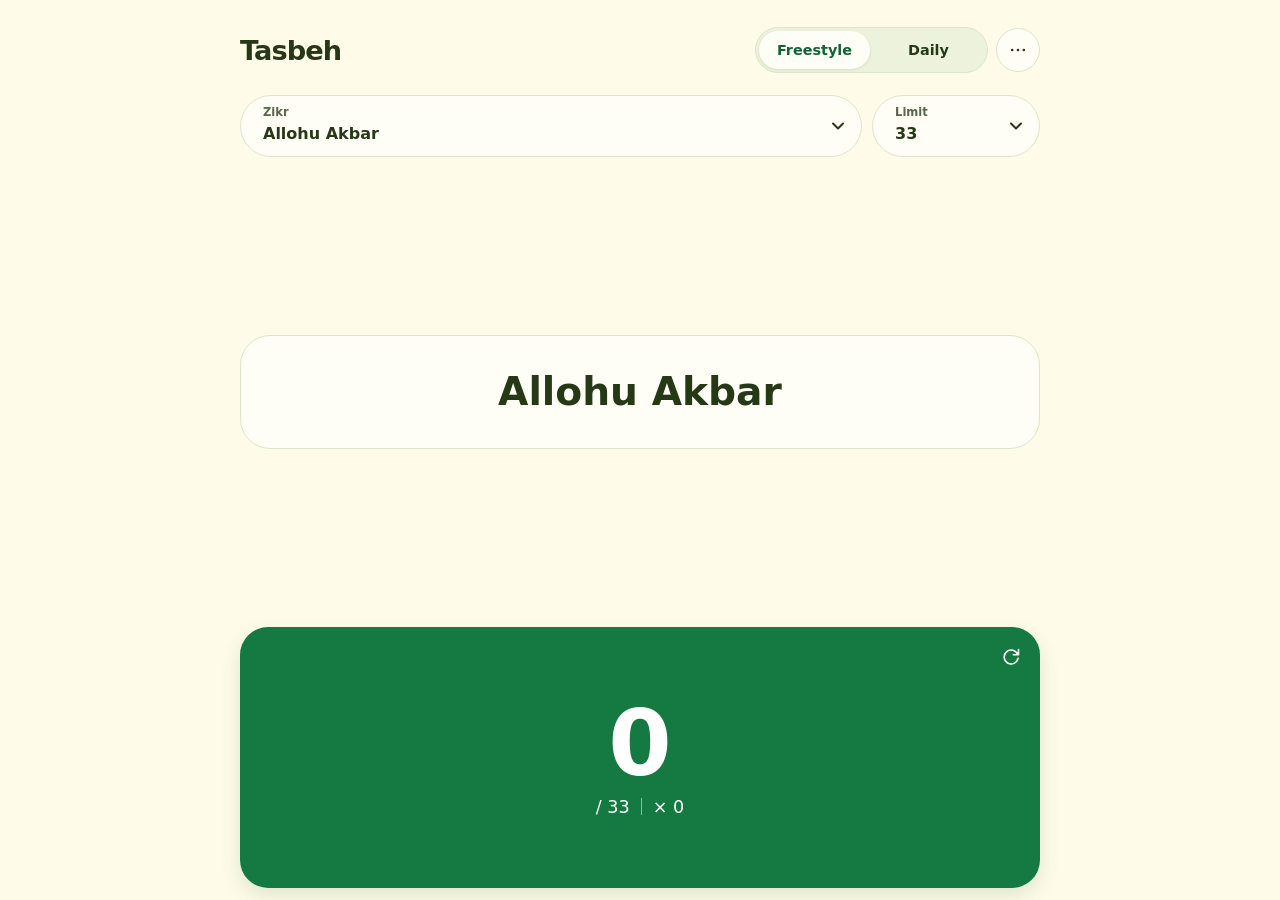
==== commit ac6caca5: "Add an illustrated Android installation guide" ====
--- a/index.html
+++ b/index.html
@@ -285,6 +285,40 @@
             <p class="guide-note" data-i18n="statsNote"></p>
           </section>
         </div>
+        <section class="info-card" aria-labelledby="installGuideTitle">
+          <h3 id="installGuideTitle" data-i18n="installTitle"></h3>
+          <ol class="guide-steps install-steps">
+            <li>
+              <p data-i18n="installStep1"></p>
+              <div class="install-shot">
+                <img src="install-guide/chrome-menu.webp" width="680" height="108" loading="lazy" alt="">
+                <svg viewBox="0 0 922 146" preserveAspectRatio="none" aria-hidden="true">
+                  <path d="m771 114 66-36m-26 0h26l-13 23"/>
+                  <circle cx="866" cy="64" r="26"/>
+                </svg>
+              </div>
+            </li>
+            <li>
+              <p data-i18n="installStep2"></p>
+              <div class="install-shot">
+                <img src="install-guide/install-option.webp" width="680" height="310" loading="lazy" alt="">
+                <svg viewBox="0 0 844 385" preserveAspectRatio="none" aria-hidden="true">
+                  <path d="m771 220-132 66m30 0h-30l16-25"/>
+                </svg>
+              </div>
+            </li>
+            <li>
+              <p data-i18n="installStep3"></p>
+              <div class="install-shot">
+                <img src="install-guide/confirm-install.webp" width="680" height="385" loading="lazy" alt="">
+                <svg viewBox="0 0 922 522" preserveAspectRatio="none" aria-hidden="true">
+                  <path d="m686 219-237 39m30 10-30-10 25-19"/>
+                </svg>
+              </div>
+            </li>
+          </ol>
+          <p class="guide-note" data-i18n="installOfflineNote"></p>
+        </section>
         <section class="info-card guide-extra">
           <h3 data-i18n="goodToKnow"></h3>
           <p data-i18n="savedNote"></p>
--- a/style.css
+++ b/style.css
@@ -818,6 +818,32 @@
 .guide-steps li + li { margin-top: 8px; }
 .guide-steps li::marker { color: var(--accent); font-weight: 750; }
 
+.install-steps { max-width: 590px; }
+.install-steps li + li { margin-top: 18px; }
+
+.install-shot {
+  position: relative;
+  margin-top: 8px;
+  overflow: hidden;
+  border: 1px solid var(--line);
+  border-radius: 13px;
+}
+
+.install-shot img { display: block; width: 100%; height: auto; }
+
+.install-shot svg {
+  position: absolute;
+  inset: 0;
+  width: 100%;
+  height: 100%;
+  fill: none;
+  stroke: #c4192a;
+  stroke-width: 8;
+  stroke-linecap: round;
+  stroke-linejoin: round;
+  filter: drop-shadow(0 0 2px white);
+}
+
 .menu-example {
   display: inline-grid;
   place-items: center;
@@ -856,7 +882,8 @@
 .guide-demo:active { transform: scale(.98); }
 .guide-demo strong { font-size: 2.5rem; line-height: 1; }
 .guide-demo span { font-size: .9rem; }
-.guide-stats + .guide-note { margin-top: 9px; color: var(--muted); font-size: .9rem; }
+.guide-note { color: var(--muted); font-size: .9rem; }
+.guide-stats + .guide-note { margin-top: 9px; }
 
 .about-hero {
   display: grid;
@@ -920,6 +947,15 @@
 
 @media (max-width: 630px) {
   .guide-grid { grid-template-columns: 1fr; }
+
+  #counter { padding-inline: clamp(16px, 6vw, 28px); }
+  #count { font-size: clamp(4.25rem, 20vw, 5.5rem); }
+  .counter-meta {
+    flex-wrap: wrap;
+    justify-content: center;
+    font-size: clamp(1.2rem, 5.2vw, 1.45rem);
+    font-weight: 600;
+  }
 }
 
 @media (max-width: 360px) {
--- a/style.css
+++ b/style.css
@@ -818,6 +818,32 @@
 .guide-steps li + li { margin-top: 8px; }
 .guide-steps li::marker { color: var(--accent); font-weight: 750; }
 
+.install-steps { max-width: 590px; }
+.install-steps li + li { margin-top: 18px; }
+
+.install-shot {
+  position: relative;
+  margin-top: 8px;
+  overflow: hidden;
+  border: 1px solid var(--line);
+  border-radius: 13px;
+}
+
+.install-shot img { display: block; width: 100%; height: auto; }
+
+.install-shot svg {
+  position: absolute;
+  inset: 0;
+  width: 100%;
+  height: 100%;
+  fill: none;
+  stroke: #c4192a;
+  stroke-width: 8;
+  stroke-linecap: round;
+  stroke-linejoin: round;
+  filter: drop-shadow(0 0 2px white);
+}
+
 .menu-example {
   display: inline-grid;
   place-items: center;
@@ -856,7 +882,8 @@
 .guide-demo:active { transform: scale(.98); }
 .guide-demo strong { font-size: 2.5rem; line-height: 1; }
 .guide-demo span { font-size: .9rem; }
-.guide-stats + .guide-note { margin-top: 9px; color: var(--muted); font-size: .9rem; }
+.guide-note { color: var(--muted); font-size: .9rem; }
+.guide-stats + .guide-note { margin-top: 9px; }
 
 .about-hero {
   display: grid;
@@ -920,6 +947,15 @@
 
 @media (max-width: 630px) {
   .guide-grid { grid-template-columns: 1fr; }
+
+  #counter { padding-inline: clamp(16px, 6vw, 28px); }
+  #count { font-size: clamp(4.25rem, 20vw, 5.5rem); }
+  .counter-meta {
+    flex-wrap: wrap;
+    justify-content: center;
+    font-size: clamp(1.2rem, 5.2vw, 1.45rem);
+    font-weight: 600;
+  }
 }
 
 @media (max-width: 360px) {
